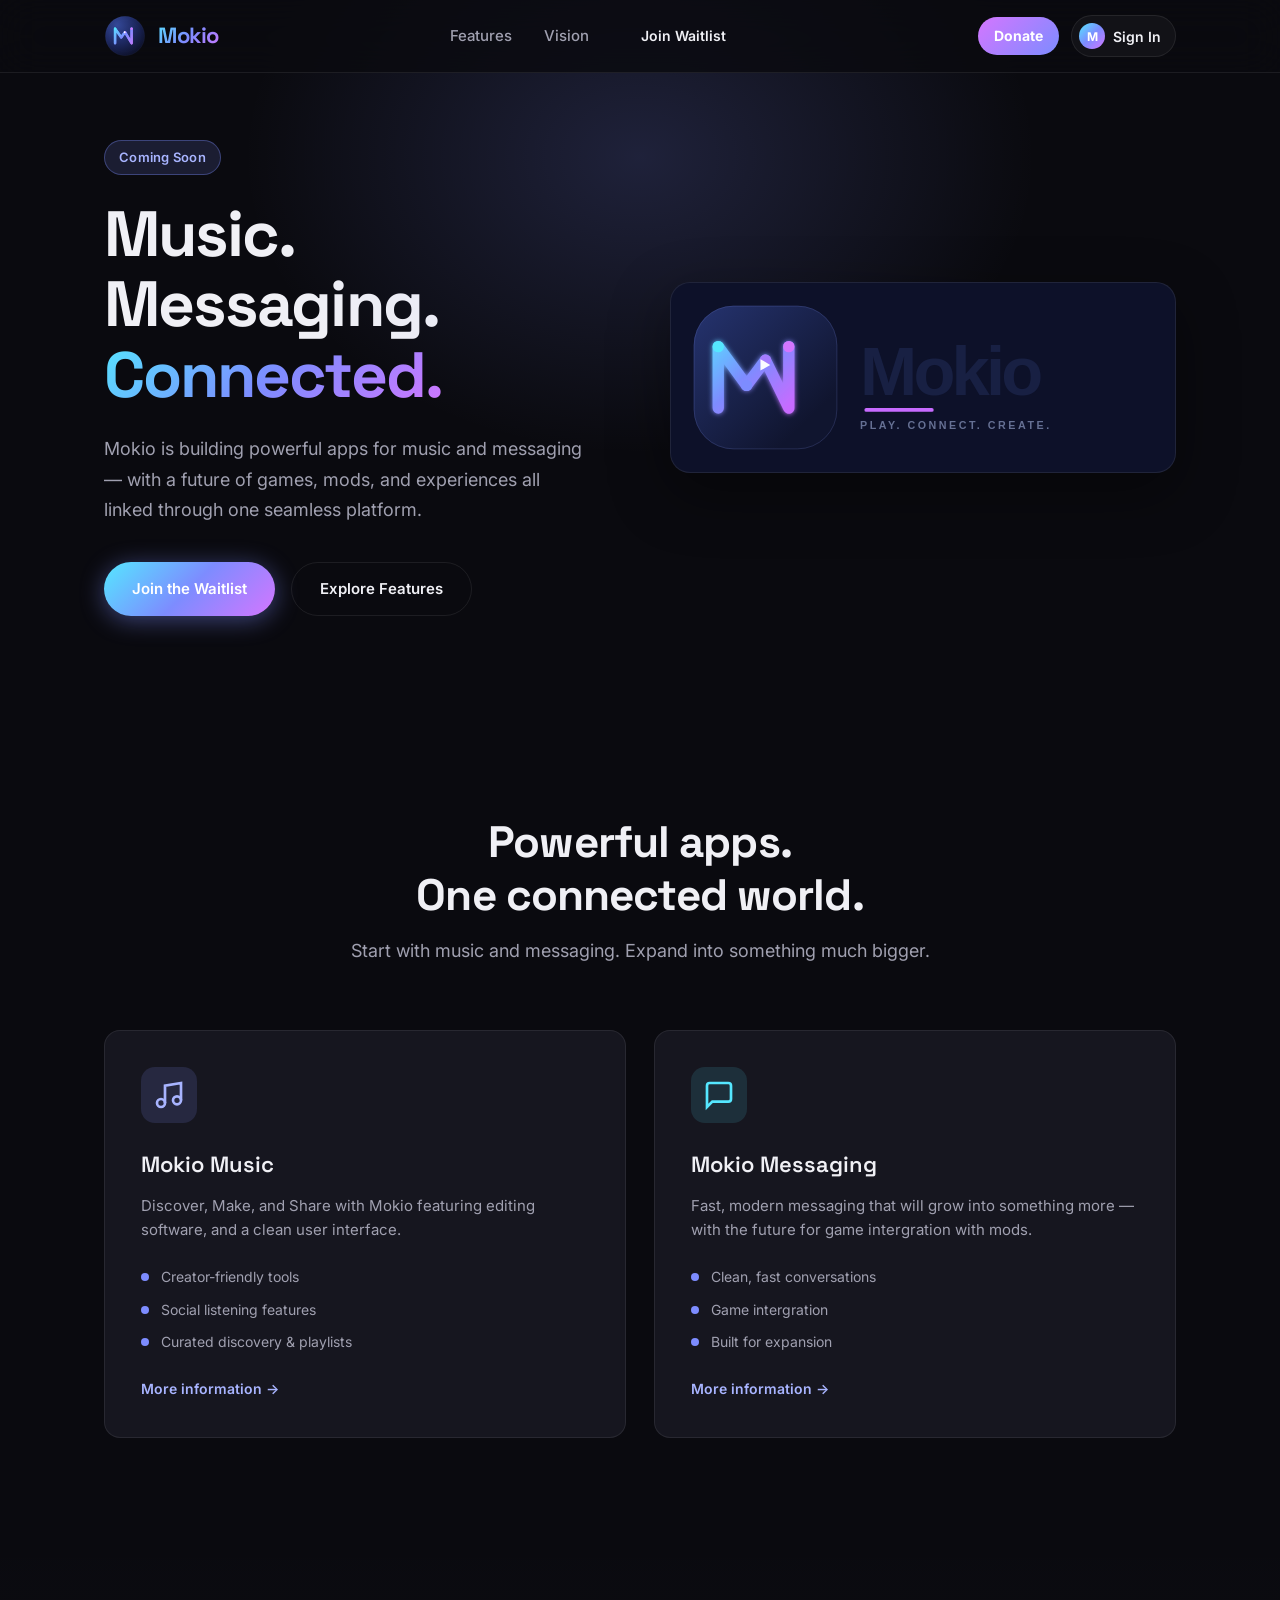
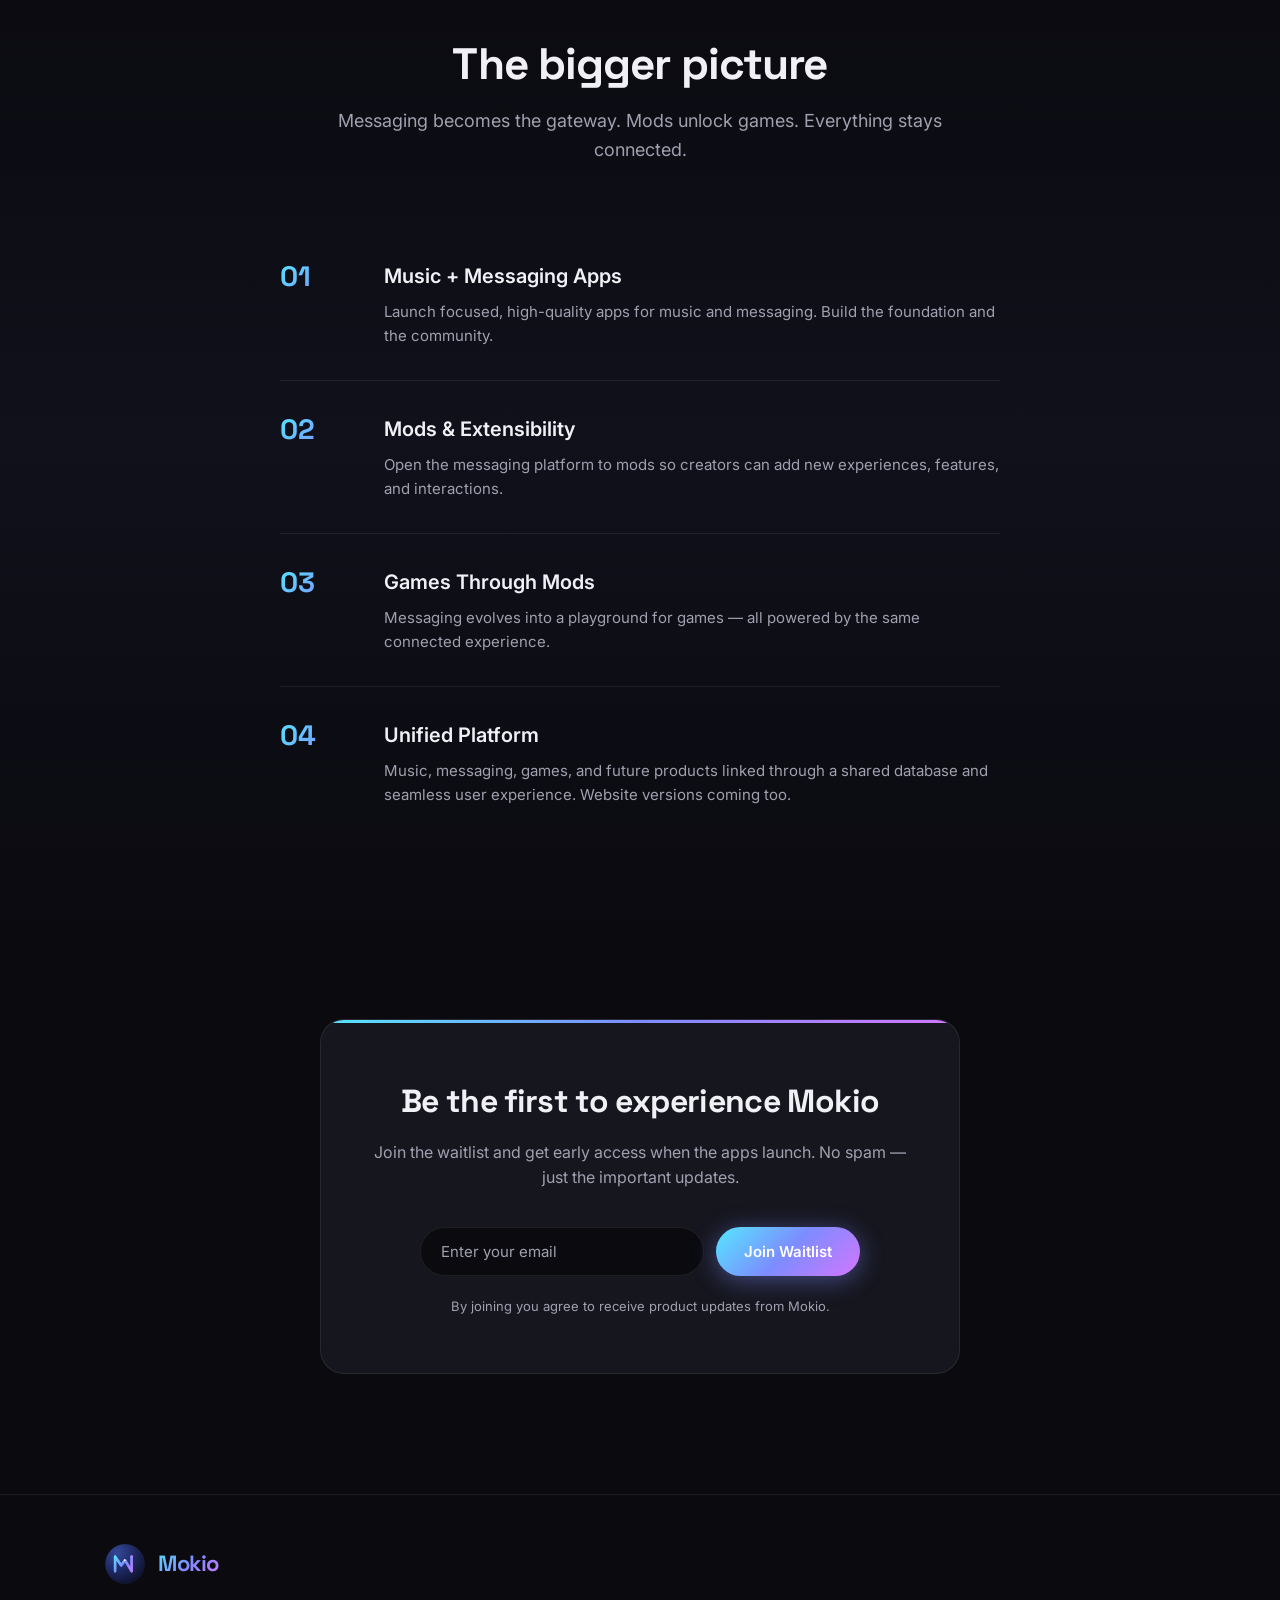
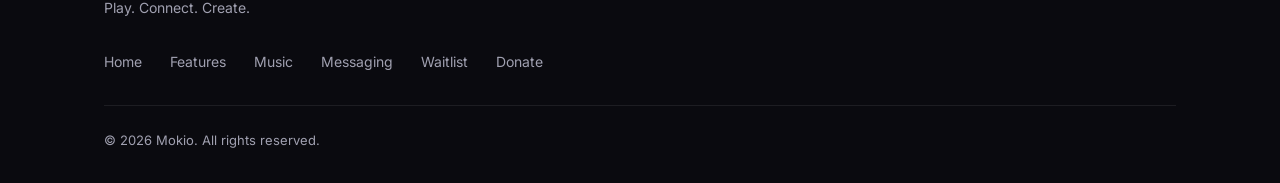
==== index.html @ c9a555f7 "Add files via upload" ====
<!DOCTYPE html>
<html lang="en">
<head>
  <meta charset="UTF-8">
  <meta name="viewport" content="width=device-width, initial-scale=1.0">
  <title>Mokio — Music, Messaging & More</title>
  <meta name="description" content="Mokio is building the next generation of music and messaging apps, evolving into games through mods — all connected through one unified experience.">
  <link rel="icon" href="images/logo.svg" type="image/svg+xml">
  <link rel="preconnect" href="https://fonts.googleapis.com">
  <link rel="preconnect" href="https://fonts.gstatic.com" crossorigin>
  <link href="https://fonts.googleapis.com/css2?family=Inter:wght@400;500;600;700;800&family=Space+Grotesk:wght@500;600;700&display=swap" rel="stylesheet">
  <link rel="stylesheet" href="styles.css">
</head>
<body>
  <!-- Navigation -->
  <header class="nav">
    <div class="container nav-inner">
      <a href="#" class="logo">
        <img src="images/logo.svg" alt="Mokio" class="logo-img">
        <span class="logo-text">Mokio</span>
      </a>
      <nav class="nav-links">
        <a href="#features">Features</a>
        <a href="#vision">Vision</a>
        <a href="#waitlist" class="btn btn-small">Join Waitlist</a>
      </nav>
      <div class="nav-right">
        <a href="https://www.paypal.com/donate/?hosted_button_id=9AZPTK7UAUQBL" class="donate-btn" target="_blank" rel="noopener">Donate</a>
        <button type="button" class="account-btn" id="accountBtn">
          <span class="account-btn-icon">M</span>
          <span id="accountBtnText">Sign In</span>
        </button>
        <button class="mobile-menu-btn" aria-label="Toggle menu">
          <span></span><span></span><span></span>
        </button>
        <a href="pages/portal.html" class="dev-tab" id="staffNavLink" hidden>Portal</a>
      </div>
    </div>
  </header>

  <!-- Hero -->
  <section class="hero">
    <div class="container hero-inner">
      <div class="hero-content">
        <div class="badge">Coming Soon</div>
        <h1>Music. Messaging.<br><span class="gradient-text">Connected.</span></h1>
        <p class="hero-subtitle">
          Mokio is building powerful apps for music and messaging — with a future of games, mods, and experiences all linked through one seamless platform.
        </p>
        <div class="hero-actions">
          <a href="#waitlist" class="btn btn-primary">Join the Waitlist</a>
          <a href="#features" class="btn btn-secondary">Explore Features</a>
        </div>
      </div>
      <div class="hero-visual">
        <div class="banner-wrapper">
          <img src="images/banner.svg" alt="Mokio — Play. Connect. Create." class="hero-banner">
        </div>
      </div>
    </div>
  </section>

  <!-- Features -->
  <section id="features" class="features">
    <div class="container">
      <div class="section-header">
        <h2>Powerful apps.<br>One connected world.</h2>
        <p>Start with music and messaging. Expand into something much bigger.</p>
      </div>

      <div class="features-grid">
        <!-- Music App -->
        <div class="feature-card">
          <div class="feature-icon music">
            <svg width="32" height="32" viewBox="0 0 24 24" fill="none" stroke="currentColor" stroke-width="2">
              <path d="M9 18V5l12-2v13"/>
              <circle cx="6" cy="18" r="3"/>
              <circle cx="18" cy="16" r="3"/>
            </svg>
          </div>
          <h3>Mokio Music</h3>
          <p>
            Discover, Make, and Share with Mokio featuring editing software, and a clean user interface.
          </p>
          <ul class="feature-list">
            <li>Creator-friendly tools</li>
            <li>Social listening features</li>
            <li>Curated discovery & playlists</li>
          </ul>
          <a href="pages/music.html" class="feature-link">More information →</a>
        </div>

        <!-- Messaging App -->
        <div class="feature-card">
          <div class="feature-icon messaging">
            <svg width="32" height="32" viewBox="0 0 24 24" fill="none" stroke="currentColor" stroke-width="2">
              <path d="M21 15a2 2 0 0 1-2 2H7l-4 4V5a2 2 0 0 1 2-2h14a2 2 0 0 1 2 2z"/>
            </svg>
          </div>
          <h3>Mokio Messaging</h3>
          <p>
            Fast, modern messaging that will grow into something more — with the future for game intergration with mods.
          </p>
          <ul class="feature-list">
            <li>Clean, fast conversations</li>
            <li>Game intergration</li>
            <li>Built for expansion</li>
          </ul>
          <a href="pages/messaging.html" class="feature-link">More information →</a>
        </div>
      </div>
    </div>
  </section>

  <!-- Vision / Roadmap -->
  <section id="vision" class="vision">
    <div class="container">
      <div class="section-header">
        <h2>The bigger picture</h2>
        <p>Messaging becomes the gateway. Mods unlock games. Everything stays connected.</p>
      </div>

      <div class="vision-timeline">
        <div class="vision-step">
          <div class="step-number">01</div>
          <div class="step-content">
            <h3>Music + Messaging Apps</h3>
            <p>Launch focused, high-quality apps for music and messaging. Build the foundation and the community.</p>
          </div>
        </div>
        <div class="vision-step">
          <div class="step-number">02</div>
          <div class="step-content">
            <h3>Mods & Extensibility</h3>
            <p>Open the messaging platform to mods so creators can add new experiences, features, and interactions.</p>
          </div>
        </div>
        <div class="vision-step">
          <div class="step-number">03</div>
          <div class="step-content">
            <h3>Games Through Mods</h3>
            <p>Messaging evolves into a playground for games — all powered by the same connected experience.</p>
          </div>
        </div>
        <div class="vision-step">
          <div class="step-number">04</div>
          <div class="step-content">
            <h3>Unified Platform</h3>
            <p>Music, messaging, games, and future products linked through a shared database and seamless user experience. Website versions coming too.</p>
          </div>
        </div>
      </div>
    </div>
  </section>

  <!-- Waitlist -->
  <section id="waitlist" class="waitlist">
    <div class="container">
      <div class="waitlist-card">
        <h2>Be the first to experience Mokio</h2>
        <p>Join the waitlist and get early access when the apps launch. No spam — just the important updates.</p>
        
        <form class="waitlist-form" id="waitlistForm">
          <div class="form-row">
            <input type="email" name="email" placeholder="Enter your email" required>
            <button type="submit" class="btn btn-primary">Join Waitlist</button>
          </div>

          <!-- Cloudflare Turnstile (bot protection) -->
          <div class="cf-turnstile"
               data-sitekey="0x4AAAAAAE5eXBkqopfLhojt"
               data-theme="dark"
               data-callback="onTurnstileSuccess"
               style="margin: 20px auto 0; display: flex; justify-content: center;">
          </div>

          <p class="form-note">By joining you agree to receive product updates from Mokio.</p>
        </form>

        <div class="success-message" id="successMessage" hidden>
          <div class="success-icon">✓</div>
          <h3>You're on the list!</h3>
          <p>We'll be in touch when Mokio is ready.</p>
        </div>
      </div>
    </div>
  </section>

  <!-- Account / Sign in menu -->
  <div class="modal" id="authModal" hidden>
    <div class="modal-card auth-card">
      <button type="button" class="modal-close" id="authClose" aria-label="Close">×</button>

      <div id="authGuest">
        <div class="auth-brand">
          <img src="images/logo.svg" alt="" class="auth-logo">
          <h2 id="authTitle">Welcome back</h2>
          <p class="auth-sub" id="authSub">Sign in to your Mokio account.</p>
        </div>

        <div class="auth-tabs">
          <button type="button" class="auth-tab active" data-mode="signin">Sign in</button>
          <button type="button" class="auth-tab" data-mode="signup">Create account</button>
        </div>

        <form id="authForm">
          <label>
            Email
            <input type="email" name="email" placeholder="you@email.com" required>
          </label>
          <label>
            Password
            <input type="password" name="password" placeholder="••••••••" minlength="6" required>
          </label>
          <button type="submit" class="btn btn-primary auth-submit" id="authSubmit">Sign In</button>
        </form>
        <p class="form-note auth-note" id="authNote"></p>
      </div>

      <div id="authSignedIn" hidden>
        <div class="auth-brand">
          <div class="auth-avatar" id="authAvatar">M</div>
          <h2>Account</h2>
          <p class="auth-sub" id="authUserEmail"></p>
          <span class="role-badge" id="authUserRole">member</span>
        </div>
        <button type="button" class="text-link" id="authSignOutLink">Sign out of this device</button>
      </div>
    </div>
  </div>

  <!-- Footer -->
  <footer class="footer">
    <div class="container footer-inner">
      <div class="footer-brand">
        <a href="index.html" class="logo">
          <img src="images/logo.svg" alt="Mokio" class="logo-img">
          <span class="logo-text">Mokio</span>
        </a>
        <p>Play. Connect. Create.</p>
      </div>
      <div class="footer-links">
        <a href="index.html">Home</a>
        <a href="#features">Features</a>
        <a href="pages/music.html">Music</a>
        <a href="pages/messaging.html">Messaging</a>
        <a href="#waitlist">Waitlist</a>
        <a href="https://www.paypal.com/donate/?hosted_button_id=9AZPTK7UAUQBL" target="_blank" rel="noopener">Donate</a>
      </div>
      <div class="footer-bottom">
        <p>© 2026 Mokio. All rights reserved.</p>
      </div>
    </div>
  </footer>

  <script src="https://challenges.cloudflare.com/turnstile/v0/api.js" async defer></script>
  <script src="script.js"></script>
</body>
</html>
---- styles.css ----
/* ===== Base & Reset ===== */
*, *::before, *::after {
  box-sizing: border-box;
  margin: 0;
  padding: 0;
}

:root {
  --bg: #0a0a0f;
  --bg-elevated: #12121a;
  --bg-card: #16161f;
  --text: #f0f0f5;
  --text-muted: #a0a0b0;
  --accent: #7d8cff;
  --accent-2: #55e7ff;
  --accent-gradient: linear-gradient(135deg, #55e7ff 0%, #7d8cff 50%, #d476ff 100%);
  --border: rgba(255, 255, 255, 0.08);
  --radius: 16px;
  --radius-sm: 10px;
  --shadow: 0 20px 60px rgba(0, 0, 0, 0.4);
  --font: 'Inter', system-ui, -apple-system, sans-serif;
  --font-display: 'Space Grotesk', 'Inter', sans-serif;
}

html {
  scroll-behavior: smooth;
}

body {
  font-family: var(--font);
  background: var(--bg);
  color: var(--text);
  line-height: 1.6;
  -webkit-font-smoothing: antialiased;
}

img {
  max-width: 100%;
  display: block;
}

a {
  color: inherit;
  text-decoration: none;
}

ul {
  list-style: none;
}

.container {
  width: 100%;
  max-width: 1120px;
  margin: 0 auto;
  padding: 0 24px;
}

/* ===== Buttons ===== */
.btn {
  display: inline-flex;
  align-items: center;
  justify-content: center;
  gap: 8px;
  padding: 14px 28px;
  font-weight: 600;
  font-size: 15px;
  border-radius: 999px;
  border: none;
  cursor: pointer;
  transition: all 0.2s ease;
  font-family: inherit;
}

.btn-primary {
  background: var(--accent-gradient);
  color: #fff;
  box-shadow: 0 4px 24px rgba(125, 140, 255, 0.45);
}

.btn-primary:hover {
  transform: translateY(-2px);
  box-shadow: 0 8px 32px rgba(125, 140, 255, 0.55);
}

.btn-secondary {
  background: transparent;
  color: var(--text);
  border: 1px solid var(--border);
}

.btn-secondary:hover {
  background: rgba(255, 255, 255, 0.05);
  border-color: rgba(255, 255, 255, 0.15);
}

.btn-small {
  padding: 10px 20px;
  font-size: 14px;
}

/* ===== Navigation ===== */
.nav {
  position: fixed;
  top: 0;
  left: 0;
  right: 0;
  z-index: 100;
  background: rgba(10, 10, 15, 0.8);
  backdrop-filter: blur(20px);
  border-bottom: 1px solid var(--border);
}

.nav-inner {
  display: flex;
  align-items: center;
  justify-content: space-between;
  height: 72px;
}

.logo {
  display: flex;
  align-items: center;
  gap: 12px;
  font-family: var(--font-display);
  font-weight: 700;
  font-size: 22px;
  letter-spacing: -0.02em;
}

.logo-img {
  width: 42px;
  height: 42px;
  border-radius: 11px;
  display: block;
  flex-shrink: 0;
  object-fit: contain;
}

.logo-text {
  background: linear-gradient(135deg, #55e7ff 0%, #7d8cff 50%, #d476ff 100%);
  -webkit-background-clip: text;
  -webkit-text-fill-color: transparent;
  background-clip: text;
  font-weight: 700;
}

.nav-links {
  display: flex;
  align-items: center;
  gap: 32px;
}

.nav-links a:not(.btn) {
  font-size: 15px;
  font-weight: 500;
  color: var(--text-muted);
  transition: color 0.2s;
}

.nav-links a:not(.btn):hover {
  color: var(--text);
}

.mobile-menu-btn {
  display: none;
  flex-direction: column;
  gap: 5px;
  background: none;
  border: none;
  cursor: pointer;
  padding: 8px;
}

.mobile-menu-btn span {
  display: block;
  width: 22px;
  height: 2px;
  background: var(--text);
  border-radius: 2px;
}

/* ===== Hero ===== */
.hero {
  padding: 140px 0 100px;
  position: relative;
  overflow: hidden;
}

.hero::before {
  content: '';
  position: absolute;
  top: -20%;
  left: 50%;
  transform: translateX(-50%);
  width: 800px;
  height: 600px;
  background: radial-gradient(ellipse, rgba(125, 140, 255, 0.18) 0%, transparent 70%);
  pointer-events: none;
}

.hero-inner {
  display: grid;
  grid-template-columns: 1fr 1fr;
  gap: 60px;
  align-items: center;
}

.badge {
  display: inline-block;
  padding: 6px 14px;
  background: rgba(125, 140, 255, 0.15);
  border: 1px solid rgba(125, 140, 255, 0.35);
  border-radius: 999px;
  font-size: 13px;
  font-weight: 600;
  color: #a8b4ff;
  margin-bottom: 24px;
  letter-spacing: 0.02em;
}

.hero h1 {
  font-family: var(--font-display);
  font-size: clamp(40px, 5.5vw, 64px);
  font-weight: 700;
  line-height: 1.1;
  letter-spacing: -0.03em;
  margin-bottom: 24px;
}

.gradient-text {
  background: var(--accent-gradient);
  -webkit-background-clip: text;
  -webkit-text-fill-color: transparent;
  background-clip: text;
}

.hero-subtitle {
  font-size: 18px;
  color: var(--text-muted);
  max-width: 480px;
  margin-bottom: 36px;
  line-height: 1.7;
}

.hero-actions {
  display: flex;
  flex-wrap: wrap;
  gap: 16px;
}

/* Banner / Hero Visual */
.banner-wrapper {
  position: relative;
  border-radius: 20px;
  overflow: hidden;
  box-shadow: var(--shadow);
  border: 1px solid var(--border);
  background: #0d1129;
}

.hero-banner {
  width: 100%;
  height: auto;
  display: block;
  border-radius: 20px;
}

/* ===== Features ===== */
.features {
  padding: 100px 0;
}

.section-header {
  text-align: center;
  max-width: 640px;
  margin: 0 auto 64px;
}

.section-header h2 {
  font-family: var(--font-display);
  font-size: clamp(32px, 4vw, 44px);
  font-weight: 700;
  letter-spacing: -0.02em;
  line-height: 1.2;
  margin-bottom: 16px;
}

.section-header p {
  font-size: 18px;
  color: var(--text-muted);
}

.features-grid {
  display: grid;
  grid-template-columns: 1fr 1fr;
  gap: 28px;
}

.feature-card {
  background: var(--bg-card);
  border: 1px solid var(--border);
  border-radius: var(--radius);
  padding: 36px;
  transition: border-color 0.2s, transform 0.2s;
}

.feature-card:hover {
  border-color: rgba(125, 140, 255, 0.35);
  transform: translateY(-4px);
}

.feature-icon {
  width: 56px;
  height: 56px;
  border-radius: 14px;
  display: flex;
  align-items: center;
  justify-content: center;
  margin-bottom: 24px;
}

.feature-icon.music {
  background: rgba(125, 140, 255, 0.15);
  color: #a8b4ff;
}

.feature-icon.messaging {
  background: rgba(85, 231, 255, 0.12);
  color: #55e7ff;
}

.feature-card h3 {
  font-family: var(--font-display);
  font-size: 22px;
  font-weight: 600;
  margin-bottom: 12px;
}

.feature-card > p {
  color: var(--text-muted);
  margin-bottom: 24px;
  font-size: 15px;
}

.feature-list {
  display: flex;
  flex-direction: column;
  gap: 10px;
}

.feature-list li {
  font-size: 14px;
  color: var(--text-muted);
  padding-left: 20px;
  position: relative;
}

.feature-list li::before {
  content: '';
  position: absolute;
  left: 0;
  top: 7px;
  width: 8px;
  height: 8px;
  border-radius: 50%;
  background: var(--accent);
}

.feature-link {
  display: inline-flex;
  align-items: center;
  margin-top: 24px;
  font-size: 14px;
  font-weight: 600;
  color: #a8b4ff;
  transition: color 0.2s, gap 0.2s;
}

.feature-link:hover {
  color: #fff;
}

/* ===== Vision ===== */
.vision {
  padding: 100px 0;
  background: linear-gradient(180deg, transparent 0%, rgba(125, 140, 255, 0.05) 50%, transparent 100%);
}

.vision-timeline {
  display: flex;
  flex-direction: column;
  gap: 0;
  max-width: 720px;
  margin: 0 auto;
}

.vision-step {
  display: grid;
  grid-template-columns: 80px 1fr;
  gap: 24px;
  padding: 32px 0;
  border-bottom: 1px solid var(--border);
  position: relative;
}

.vision-step:last-child {
  border-bottom: none;
}

.step-number {
  font-family: var(--font-display);
  font-size: 28px;
  font-weight: 700;
  background: var(--accent-gradient);
  -webkit-background-clip: text;
  -webkit-text-fill-color: transparent;
  background-clip: text;
  line-height: 1.2;
}

.step-content h3 {
  font-size: 20px;
  font-weight: 600;
  margin-bottom: 8px;
}

.step-content p {
  color: var(--text-muted);
  font-size: 15px;
}

/* ===== Waitlist ===== */
.waitlist {
  padding: 80px 0 120px;
}

.waitlist-card {
  background: var(--bg-card);
  border: 1px solid var(--border);
  border-radius: 24px;
  padding: 56px 48px;
  text-align: center;
  max-width: 640px;
  margin: 0 auto;
  position: relative;
  overflow: hidden;
}

.waitlist-card::before {
  content: '';
  position: absolute;
  top: 0;
  left: 0;
  right: 0;
  height: 3px;
  background: var(--accent-gradient);
}

.waitlist-card h2 {
  font-family: var(--font-display);
  font-size: 32px;
  font-weight: 700;
  margin-bottom: 12px;
  letter-spacing: -0.02em;
}

.waitlist-card > p {
  color: var(--text-muted);
  margin-bottom: 36px;
  font-size: 16px;
}

.waitlist-form .form-row {
  display: flex;
  gap: 12px;
  max-width: 440px;
  margin: 0 auto 16px;
}

.waitlist-form input {
  flex: 1;
  padding: 14px 20px;
  background: var(--bg);
  border: 1px solid var(--border);
  border-radius: 999px;
  color: var(--text);
  font-size: 15px;
  font-family: inherit;
  outline: none;
  transition: border-color 0.2s;
}

.waitlist-form input:focus {
  border-color: var(--accent);
}

.waitlist-form input::placeholder {
  color: var(--text-muted);
}

.form-note {
  font-size: 13px;
  color: var(--text-muted);
}

.success-message {
  padding: 20px 0;
}

.success-icon {
  width: 56px;
  height: 56px;
  background: rgba(34, 197, 94, 0.15);
  color: #22c55e;
  border-radius: 50%;
  display: flex;
  align-items: center;
  justify-content: center;
  font-size: 28px;
  font-weight: 700;
  margin: 0 auto 20px;
}

.success-message h3 {
  font-size: 22px;
  margin-bottom: 8px;
}

.success-message p {
  color: var(--text-muted);
}

/* ===== Footer ===== */
.footer {
  border-top: 1px solid var(--border);
  padding: 48px 0 32px;
}

.footer-inner {
  display: flex;
  flex-direction: column;
  gap: 32px;
}

.footer-brand p {
  color: var(--text-muted);
  font-size: 14px;
  margin-top: 12px;
}

.footer-links {
  display: flex;
  gap: 28px;
}

.footer-links a {
  font-size: 14px;
  color: var(--text-muted);
  transition: color 0.2s;
}

.footer-links a:hover {
  color: var(--text);
}

.footer-bottom {
  padding-top: 24px;
  border-top: 1px solid var(--border);
}

.footer-bottom p {
  font-size: 13px;
  color: var(--text-muted);
}

.footer-links {
  flex-wrap: wrap;
}

.extra-info {
  padding: 40px 0 100px;
}

.extra-info-inner {
  max-width: 720px;
  margin: 0 auto;
}

.extra-info h2 {
  font-family: var(--font-display);
  font-size: 28px;
  font-weight: 700;
  letter-spacing: -0.02em;
  margin-bottom: 20px;
}

.extra-info-copy {
  min-height: 280px;
}

.extra-info-copy p {
  color: var(--text-muted);
  font-size: 16px;
  line-height: 1.8;
  margin-bottom: 18px;
}

/* ===== Staff + Auth ===== */
.staff {
  padding: 80px 0 100px;
}

.staff-grid {
  display: grid;
  grid-template-columns: repeat(auto-fit, minmax(260px, 1fr));
  gap: 24px;
}

.staff-card {
  background: var(--bg-card);
  border: 1px solid var(--border);
  border-radius: var(--radius);
  padding: 28px;
  display: block;
  transition: border-color 0.2s, transform 0.2s;
}

a.staff-card:hover {
  border-color: rgba(125, 140, 255, 0.35);
  transform: translateY(-4px);
}

.role-badge {
  display: inline-block;
  font-size: 12px;
  font-weight: 700;
  letter-spacing: 0.04em;
  text-transform: uppercase;
  padding: 4px 10px;
  border-radius: 999px;
  margin-bottom: 14px;
  background: rgba(255,255,255,0.08);
  color: var(--text-muted);
}

.role-badge.owner { background: rgba(212, 118, 255, 0.18); color: #e0b3ff; }
.role-badge.dev { background: rgba(85, 231, 255, 0.15); color: #55e7ff; }
.role-badge.mod { background: rgba(125, 140, 255, 0.18); color: #a8b4ff; }
.role-badge.tester { background: rgba(34, 197, 94, 0.15); color: #86efac; }

.role-form {
  display: flex;
  flex-direction: column;
  gap: 10px;
  margin-top: 16px;
}

.role-form input,
.role-form select,
#authForm input {
  padding: 12px 14px;
  background: var(--bg);
  border: 1px solid var(--border);
  border-radius: 10px;
  color: var(--text);
  font-family: inherit;
}

.waitlist-results {
  margin-top: 16px;
  font-size: 14px;
  color: var(--text-muted);
  max-height: 220px;
  overflow: auto;
}

.modal {
  position: fixed;
  inset: 0;
  background: rgba(0,0,0,0.65);
  display: flex;
  align-items: center;
  justify-content: center;
  z-index: 200;
  padding: 24px;
}

.modal[hidden] {
  display: none;
}

.modal-card {
  background: var(--bg-card);
  border: 1px solid var(--border);
  border-radius: 20px;
  padding: 32px;
  width: 100%;
  max-width: 420px;
  position: relative;
}

.modal-close {
  position: absolute;
  top: 12px;
  right: 16px;
  background: none;
  border: none;
  color: var(--text);
  font-size: 28px;
  cursor: pointer;
}

#authForm {
  display: flex;
  flex-direction: column;
  gap: 12px;
  margin: 20px 0 12px;
}

.text-link {
  background: none;
  border: none;
  color: #55e7ff;
  cursor: pointer;
  font-size: 14px;
}

/* ===== Responsive ===== */
@media (max-width: 900px) {
  .hero-inner {
    grid-template-columns: 1fr;
    gap: 48px;
  }

  .hero-visual {
    order: -1;
  }

  .features-grid {
    grid-template-columns: 1fr;
  }
}

@media (max-width: 640px) {
  .nav-links {
    display: none;
  }

  .mobile-menu-btn {
    display: flex;
  }

  .hero {
    padding: 120px 0 70px;
  }

  .hero-actions {
    flex-direction: column;
  }

  .hero-actions .btn {
    width: 100%;
  }

  .waitlist-card {
    padding: 40px 24px;
  }

  .waitlist-form .form-row {
    flex-direction: column;
  }

  .vision-step {
    grid-template-columns: 60px 1fr;
    gap: 16px;
  }

  .step-number {
    font-size: 22px;
  }
}

/* Mobile nav open state (controlled by JS) */
.nav-links.open {
  display: flex;
  position: absolute;
  top: 72px;
  left: 0;
  right: 0;
  flex-direction: column;
  background: var(--bg-elevated);
  padding: 24px;
  border-bottom: 1px solid var(--border);
  gap: 16px;
}

.accounts-wrap {
  overflow-x: auto;
  margin-top: 16px;
}

.accounts-table {
  width: 100%;
  border-collapse: collapse;
  font-size: 14px;
}

.accounts-table th,
.accounts-table td {
  text-align: left;
  padding: 10px 8px;
  border-bottom: 1px solid var(--border);
}

.role-select {
  background: var(--bg);
  color: var(--text);
  border: 1px solid var(--border);
  border-radius: 8px;
  padding: 6px 8px;
}

.account-btn {
  display: inline-flex;
  align-items: center;
  gap: 8px;
  padding: 7px 14px 7px 7px;
  background: rgba(255,255,255,0.04);
  border: 1px solid var(--border);
  border-radius: 999px;
  color: var(--text);
  font-size: 14px;
  font-weight: 600;
  cursor: pointer;
  font-family: inherit;
  transition: border-color 0.2s, background 0.2s;
}

.account-btn:hover {
  border-color: rgba(125,140,255,0.45);
  background: rgba(125,140,255,0.08);
}

.account-btn-icon {
  width: 26px;
  height: 26px;
  border-radius: 50%;
  display: inline-flex;
  align-items: center;
  justify-content: center;
  background: var(--accent-gradient);
  color: #fff;
  font-size: 12px;
  font-weight: 700;
}

.auth-card {
  padding: 36px 32px 28px;
}

.auth-brand {
  text-align: center;
  margin-bottom: 22px;
}

.auth-logo,
.auth-avatar {
  width: 56px;
  height: 56px;
  border-radius: 16px;
  margin: 0 auto 14px;
  display: block;
}

.auth-avatar {
  display: flex;
  align-items: center;
  justify-content: center;
  background: var(--accent-gradient);
  color: #fff;
  font-weight: 700;
  font-size: 22px;
}

.auth-brand h2 {
  font-family: var(--font-display);
  font-size: 26px;
  margin-bottom: 6px;
}

.auth-sub {
  color: var(--text-muted);
  font-size: 14px;
}

.auth-tabs {
  display: grid;
  grid-template-columns: 1fr 1fr;
  gap: 6px;
  background: var(--bg);
  border: 1px solid var(--border);
  border-radius: 12px;
  padding: 4px;
  margin-bottom: 20px;
}

.auth-tab {
  border: none;
  background: transparent;
  color: var(--text-muted);
  padding: 10px 8px;
  border-radius: 9px;
  cursor: pointer;
  font-weight: 600;
  font-family: inherit;
}

.auth-tab.active {
  background: var(--bg-card);
  color: var(--text);
  box-shadow: 0 4px 16px rgba(0,0,0,0.25);
}

#authForm label {
  display: flex;
  flex-direction: column;
  gap: 6px;
  font-size: 13px;
  font-weight: 600;
  color: var(--text-muted);
}

#authForm input {
  font-weight: 400;
  font-size: 15px;
}

.auth-submit {
  width: 100%;
  margin-top: 6px;
}

.auth-note {
  min-height: 18px;
  text-align: center;
  margin-top: 10px;
}

#authSignedIn {
  text-align: center;
}

#authSignedIn .role-badge {
  margin-top: 10px;
}

#authSignOutLink {
  margin-top: 22px;
  color: var(--text-muted);
}


.dev-tab {
  font-weight: 700;
  color: #55e7ff;
  padding: 8px 14px;
  border: 1px solid rgba(85, 231, 255, 0.35);
  border-radius: 999px;
  letter-spacing: 0.02em;
}

.dev-tab:hover {
  color: #fff;
  background: rgba(85, 231, 255, 0.12);
}


.nav-right {
  display: flex;
  align-items: center;
  gap: 12px;
}


.donate-btn {
  font-weight: 700;
  font-size: 14px;
  color: #fff;
  padding: 8px 16px;
  border-radius: 999px;
  background: linear-gradient(135deg, #d476ff, #7d8cff);
  border: none;
}
.donate-btn:hover { opacity: 0.92; }
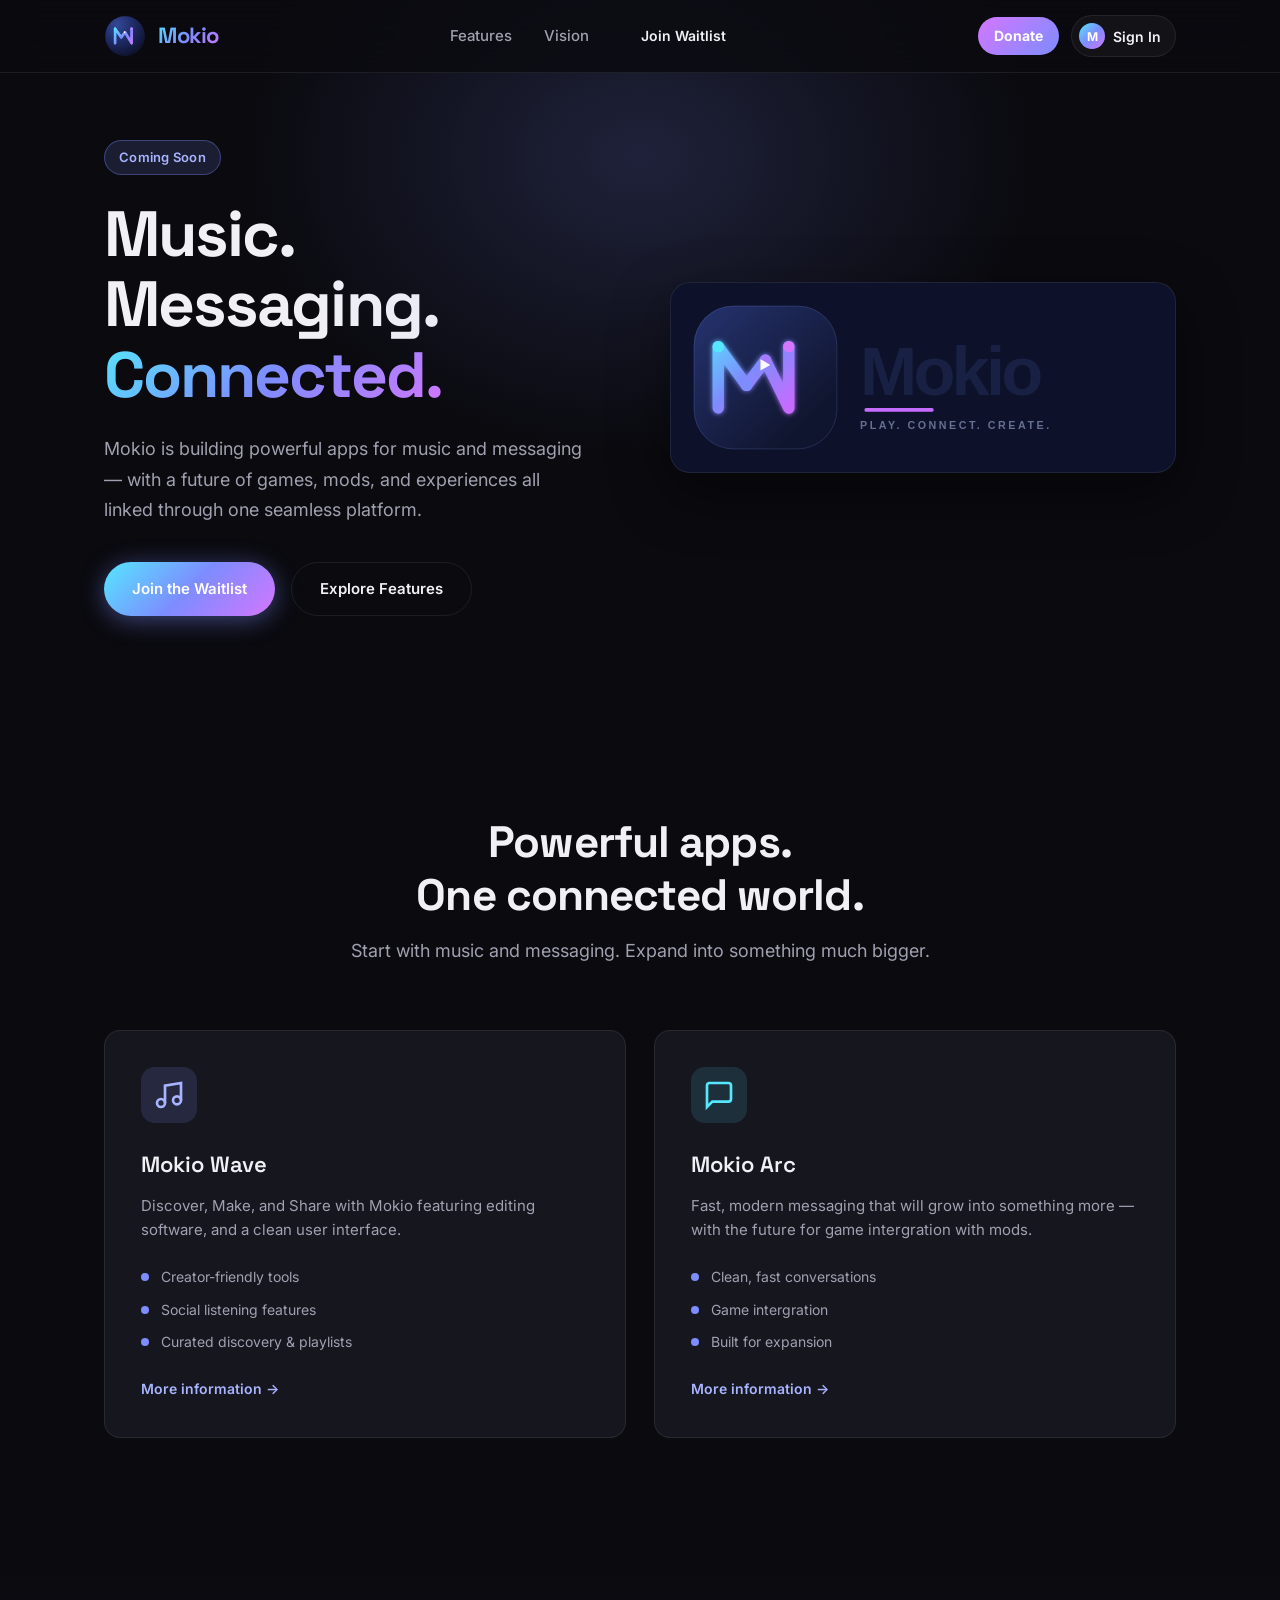
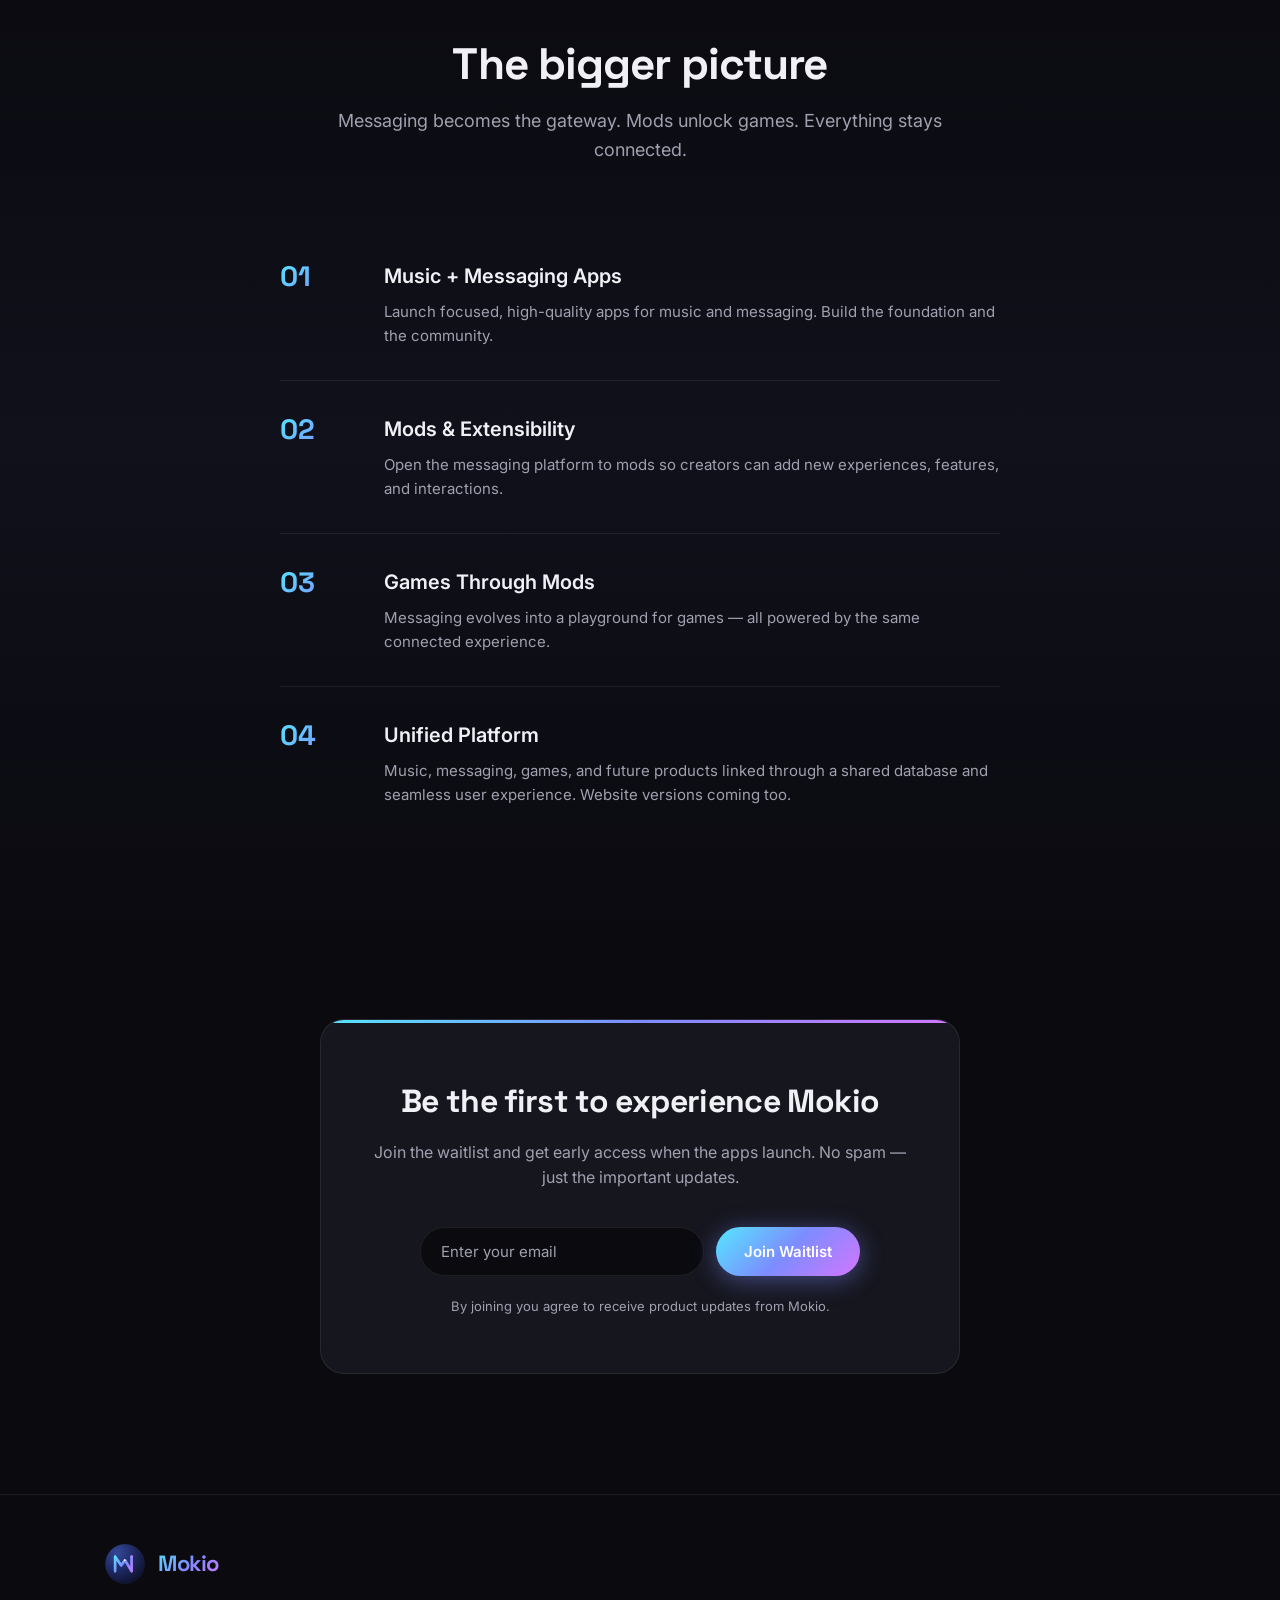
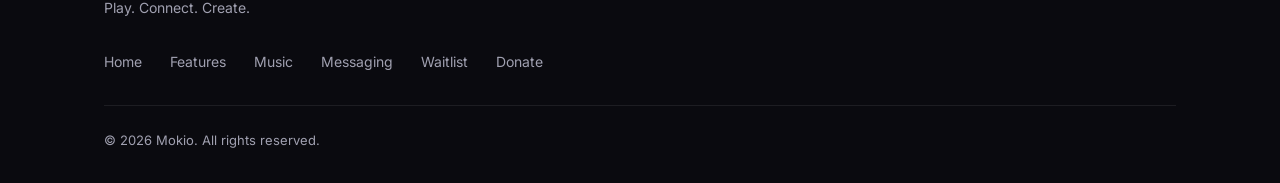
==== commit 4564db45: "Add files via upload" ====
--- a/index.html
+++ b/index.html
@@ -78,7 +78,7 @@
               <circle cx="18" cy="16" r="3"/>
             </svg>
           </div>
-          <h3>Mokio Music</h3>
+          <h3>Mokio Wave</h3>
           <p>
             Discover, Make, and Share with Mokio featuring editing software, and a clean user interface.
           </p>
@@ -97,7 +97,7 @@
               <path d="M21 15a2 2 0 0 1-2 2H7l-4 4V5a2 2 0 0 1 2-2h14a2 2 0 0 1 2 2z"/>
             </svg>
           </div>
-          <h3>Mokio Messaging</h3>
+          <h3>Mokio Arc</h3>
           <p>
             Fast, modern messaging that will grow into something more — with the future for game intergration with mods.
           </p>
@@ -204,12 +204,16 @@
         </div>
 
         <form id="authForm">
+          <label id="usernameField" hidden>
+            <span class="field-label">Username</span>
+            <input type="text" name="username" placeholder="mokio" minlength="3" maxlength="20" pattern="[A-Za-z0-9._-]{3,20}">
+          </label>
+          <label id="loginIdField">
+            <span class="field-label">Email or username</span>
+            <input type="text" name="email" placeholder="email or username" required>
+          </label>
           <label>
-            Email
-            <input type="email" name="email" placeholder="you@email.com" required>
-          </label>
-          <label>
-            Password
+            <span class="field-label">Password</span>
             <input type="password" name="password" placeholder="••••••••" minlength="6" required>
           </label>
           <button type="submit" class="btn btn-primary auth-submit" id="authSubmit">Sign In</button>
@@ -220,11 +224,21 @@
       <div id="authSignedIn" hidden>
         <div class="auth-brand">
           <div class="auth-avatar" id="authAvatar">M</div>
-          <h2>Account</h2>
+          <h2 id="authUserName">Account</h2>
           <p class="auth-sub" id="authUserEmail"></p>
           <span class="role-badge" id="authUserRole">member</span>
         </div>
-        <button type="button" class="text-link" id="authSignOutLink">Sign out of this device</button>
+        <div class="account-panel">
+          <label class="account-field">
+            <span class="field-label">Username</span>
+            <div class="username-row">
+              <input type="text" id="usernameEdit" minlength="3" maxlength="20" pattern="[A-Za-z0-9._-]{3,20}" placeholder="username">
+              <button type="button" class="btn btn-small btn-primary" id="saveUsernameBtn">Save</button>
+            </div>
+          </label>
+          <p class="form-note" id="usernameNote"></p>
+          <button type="button" class="btn btn-secondary auth-signout" id="authSignOutLink">Sign out</button>
+        </div>
       </div>
     </div>
   </div>
--- a/styles.css
+++ b/styles.css
@@ -1,52 +1,102 @@
 /* ===== Base & Reset ===== */
+
 *, *::before, *::after {
+
   box-sizing: border-box;
+
   margin: 0;
+
   padding: 0;
-}
+
+}
+
+
 
 :root {
+
   --bg: #0a0a0f;
+
   --bg-elevated: #12121a;
+
   --bg-card: #16161f;
+
   --text: #f0f0f5;
+
   --text-muted: #a0a0b0;
+
   --accent: #7d8cff;
+
   --accent-2: #55e7ff;
+
   --accent-gradient: linear-gradient(135deg, #55e7ff 0%, #7d8cff 50%, #d476ff 100%);
+
   --border: rgba(255, 255, 255, 0.08);
+
   --radius: 16px;
+
   --radius-sm: 10px;
+
   --shadow: 0 20px 60px rgba(0, 0, 0, 0.4);
+
   --font: 'Inter', system-ui, -apple-system, sans-serif;
+
   --font-display: 'Space Grotesk', 'Inter', sans-serif;
-}
+
+}
+
+
 
 html {
+
   scroll-behavior: smooth;
-}
+
+}
+
+
 
 body {
+
   font-family: var(--font);
+
   background: var(--bg);
+
   color: var(--text);
+
   line-height: 1.6;
+
   -webkit-font-smoothing: antialiased;
-}
+
+}
+
+
 
 img {
+
   max-width: 100%;
+
   display: block;
-}
+
+}
+
+
 
 a {
+
   color: inherit;
+
   text-decoration: none;
-}
+
+}
+
+
 
 ul {
+
   list-style: none;
-}
+
+}
+
+
 
 .container {
   width: 100%;
@@ -55,246 +105,489 @@
   padding: 0 24px;
 }
 
+
+
 /* ===== Buttons ===== */
+
 .btn {
+
   display: inline-flex;
+
   align-items: center;
+
   justify-content: center;
+
   gap: 8px;
+
   padding: 14px 28px;
+
   font-weight: 600;
+
   font-size: 15px;
+
   border-radius: 999px;
+
   border: none;
+
   cursor: pointer;
+
   transition: all 0.2s ease;
+
   font-family: inherit;
-}
+
+}
+
+
 
 .btn-primary {
+
   background: var(--accent-gradient);
+
   color: #fff;
+
   box-shadow: 0 4px 24px rgba(125, 140, 255, 0.45);
-}
+
+}
+
+
 
 .btn-primary:hover {
+
   transform: translateY(-2px);
+
   box-shadow: 0 8px 32px rgba(125, 140, 255, 0.55);
-}
+
+}
+
+
 
 .btn-secondary {
+
   background: transparent;
+
   color: var(--text);
+
   border: 1px solid var(--border);
-}
+
+}
+
+
 
 .btn-secondary:hover {
+
   background: rgba(255, 255, 255, 0.05);
+
   border-color: rgba(255, 255, 255, 0.15);
-}
+
+}
+
+
 
 .btn-small {
+
   padding: 10px 20px;
+
   font-size: 14px;
-}
+
+}
+
+
 
 /* ===== Navigation ===== */
+
 .nav {
+
   position: fixed;
+
   top: 0;
+
   left: 0;
+
   right: 0;
+
   z-index: 100;
+
   background: rgba(10, 10, 15, 0.8);
+
   backdrop-filter: blur(20px);
+
   border-bottom: 1px solid var(--border);
-}
+
+}
+
+
 
 .nav-inner {
-  display: flex;
+
+  display: flex;
+
   align-items: center;
+
   justify-content: space-between;
+
   height: 72px;
-}
+
+}
+
+
 
 .logo {
-  display: flex;
+
+  display: flex;
+
   align-items: center;
+
   gap: 12px;
+
   font-family: var(--font-display);
+
   font-weight: 700;
+
   font-size: 22px;
+
   letter-spacing: -0.02em;
-}
+
+}
+
+
 
 .logo-img {
+
   width: 42px;
+
   height: 42px;
+
   border-radius: 11px;
+
   display: block;
+
   flex-shrink: 0;
+
   object-fit: contain;
-}
+
+}
+
+
 
 .logo-text {
+
   background: linear-gradient(135deg, #55e7ff 0%, #7d8cff 50%, #d476ff 100%);
+
   -webkit-background-clip: text;
+
   -webkit-text-fill-color: transparent;
+
   background-clip: text;
+
   font-weight: 700;
-}
+
+}
+
+
 
 .nav-links {
-  display: flex;
+
+  display: flex;
+
   align-items: center;
+
   gap: 32px;
-}
+
+}
+
+
 
 .nav-links a:not(.btn) {
+
   font-size: 15px;
+
   font-weight: 500;
-  color: var(--text-muted);
+
+  color: var(--text-muted);
+
   transition: color 0.2s;
-}
+
+}
+
+
 
 .nav-links a:not(.btn):hover {
+
   color: var(--text);
-}
+
+}
+
+
 
 .mobile-menu-btn {
+
   display: none;
+
   flex-direction: column;
+
   gap: 5px;
+
   background: none;
+
   border: none;
+
   cursor: pointer;
+
   padding: 8px;
-}
+
+}
+
+
 
 .mobile-menu-btn span {
+
   display: block;
+
   width: 22px;
+
   height: 2px;
+
   background: var(--text);
+
   border-radius: 2px;
-}
+
+}
+
+
 
 /* ===== Hero ===== */
+
 .hero {
+
   padding: 140px 0 100px;
+
   position: relative;
+
   overflow: hidden;
-}
+
+}
+
+
 
 .hero::before {
+
   content: '';
+
   position: absolute;
+
   top: -20%;
+
   left: 50%;
+
   transform: translateX(-50%);
+
   width: 800px;
+
   height: 600px;
+
   background: radial-gradient(ellipse, rgba(125, 140, 255, 0.18) 0%, transparent 70%);
+
   pointer-events: none;
-}
+
+}
+
+
 
 .hero-inner {
+
   display: grid;
+
   grid-template-columns: 1fr 1fr;
+
   gap: 60px;
+
   align-items: center;
-}
+
+}
+
+
 
 .badge {
+
   display: inline-block;
+
   padding: 6px 14px;
+
   background: rgba(125, 140, 255, 0.15);
+
   border: 1px solid rgba(125, 140, 255, 0.35);
+
   border-radius: 999px;
+
   font-size: 13px;
+
   font-weight: 600;
+
   color: #a8b4ff;
+
   margin-bottom: 24px;
+
   letter-spacing: 0.02em;
-}
+
+}
+
+
 
 .hero h1 {
+
   font-family: var(--font-display);
+
   font-size: clamp(40px, 5.5vw, 64px);
+
   font-weight: 700;
+
   line-height: 1.1;
+
   letter-spacing: -0.03em;
+
   margin-bottom: 24px;
-}
+
+}
+
+
 
 .gradient-text {
+
   background: var(--accent-gradient);
+
   -webkit-background-clip: text;
+
   -webkit-text-fill-color: transparent;
+
   background-clip: text;
-}
+
+}
+
+
 
 .hero-subtitle {
+
   font-size: 18px;
-  color: var(--text-muted);
+
+  color: var(--text-muted);
+
   max-width: 480px;
+
   margin-bottom: 36px;
+
   line-height: 1.7;
-}
+
+}
+
+
 
 .hero-actions {
-  display: flex;
+
+  display: flex;
+
   flex-wrap: wrap;
+
   gap: 16px;
-}
+
+}
+
+
 
 /* Banner / Hero Visual */
+
 .banner-wrapper {
+
   position: relative;
+
   border-radius: 20px;
+
   overflow: hidden;
+
   box-shadow: var(--shadow);
+
   border: 1px solid var(--border);
+
   background: #0d1129;
-}
+
+}
+
+
 
 .hero-banner {
+
   width: 100%;
+
   height: auto;
+
   display: block;
+
   border-radius: 20px;
-}
+
+}
+
+
 
 /* ===== Features ===== */
+
 .features {
+
   padding: 100px 0;
-}
+
+}
+
+
 
 .section-header {
+
   text-align: center;
+
   max-width: 640px;
+
   margin: 0 auto 64px;
-}
+
+}
+
+
 
 .section-header h2 {
+
   font-family: var(--font-display);
+
   font-size: clamp(32px, 4vw, 44px);
+
   font-weight: 700;
+
   letter-spacing: -0.02em;
+
   line-height: 1.2;
+
   margin-bottom: 16px;
-}
+
+}
+
+
 
 .section-header p {
+
   font-size: 18px;
-  color: var(--text-muted);
-}
+
+  color: var(--text-muted);
+
+}
+
+
 
 .features-grid {
+
   display: grid;
+
   grid-template-columns: 1fr 1fr;
+
   gap: 28px;
-}
+
+}
+
+
 
 .feature-card {
   background: var(--bg-card);
@@ -304,135 +597,424 @@
   transition: border-color 0.2s, transform 0.2s;
 }
 
+
+
 .feature-card:hover {
+
   border-color: rgba(125, 140, 255, 0.35);
+
   transform: translateY(-4px);
+
+}
+
+.feature-card-middle {
+  background: var(--bg-card);
+  border: 1px solid var(--border);
+  border-radius: var(--radius);
+  padding: 36px;
+  transition: border-color 0.2s, transform 0.2s;
+  margin: 0 275px;
 }
 
 .feature-icon {
+
   width: 56px;
+
   height: 56px;
+
   border-radius: 14px;
-  display: flex;
+
+  display: flex;
+
   align-items: center;
+
   justify-content: center;
+
   margin-bottom: 24px;
-}
+
+}
+
+
 
 .feature-icon.music {
+
   background: rgba(125, 140, 255, 0.15);
+
   color: #a8b4ff;
-}
+
+}
+
+
 
 .feature-icon.messaging {
+
   background: rgba(85, 231, 255, 0.12);
+
   color: #55e7ff;
-}
+
+}
+
+
 
 .feature-card h3 {
+
   font-family: var(--font-display);
+
   font-size: 22px;
+
   font-weight: 600;
+
   margin-bottom: 12px;
+
+}
+
+.feature-detail-page .features-grid {
+  position: relative;
+}
+
+.feature-detail-page .feature-card {
+  position: relative;
+  display: flex;
+  flex-direction: column;
+  justify-content: center;
+  min-width: 0;
+  padding: 24px 28px;
+  cursor: pointer;
+  transition: border-color 0.3s ease, transform 0.3s ease, box-shadow 0.3s ease;
+}
+
+.feature-detail-page .feature-card:hover,
+.feature-detail-page .feature-card:focus-within {
+  z-index: 20;
+  border-color: rgba(85, 231, 255, 0.35);
+  box-shadow: 0 12px 32px rgba(0, 0, 0, 0.4);
+  transform: translateY(-2px);
+}
+
+.feature-detail-page .feature-card:focus-visible {
+  outline: 2px solid var(--accent-2);
+  outline-offset: 3px;
+}
+
+.feature-detail-page .feature-card h3 {
+  margin-bottom: 8px;
+  font-family: var(--font-display);
+  font-size: 20px;
+  line-height: 1.3;
+}
+
+.feature-detail-page .feature-card > p {
+  margin-bottom: 0;
+  font-size: 14px;
+  line-height: 1.6;
+}
+
+.messaging-features .popover-menu {
+  position: absolute;
+  top: calc(100% + 10px);
+  left: 0;
+  z-index: 30;
+  width: 100%;
+  padding: 18px;
+  border: 1px solid rgba(85, 231, 255, 0.3);
+  border-radius: var(--radius-sm);
+  background: var(--bg-elevated);
+  box-shadow: 0 16px 40px rgba(0, 0, 0, 0.65);
+  opacity: 0;
+  visibility: hidden;
+  pointer-events: none;
+  transform: translateY(-8px);
+  transition: opacity 0.25s ease, transform 0.25s ease, visibility 0.25s;
+}
+
+.messaging-features .feature-card:hover .popover-menu,
+.messaging-features .feature-card:focus-within .popover-menu {
+  opacity: 1;
+  visibility: visible;
+  pointer-events: auto;
+  transform: translateY(0);
+}
+
+.messaging-features .popover-header {
+  display: flex;
+  align-items: center;
+  justify-content: space-between;
+  gap: 12px;
+  padding-bottom: 10px;
+  margin-bottom: 12px;
+  border-bottom: 1px solid var(--border);
+}
+
+.messaging-features .popover-title {
+  color: var(--accent-2);
+  font-size: 12px;
+  font-weight: 700;
+  text-transform: uppercase;
+}
+
+.messaging-features .popover-tag {
+  padding: 3px 8px;
+  border-radius: 999px;
+  background: rgba(85, 231, 255, 0.12);
+  color: var(--accent-2);
+  font-size: 11px;
+  font-weight: 600;
+}
+
+.messaging-features .popover-list {
+  margin-bottom: 16px;
+  list-style: none;
+}
+
+.messaging-features .popover-list li {
+  display: flex;
+  align-items: flex-start;
+  gap: 8px;
+  margin-bottom: 8px;
+  color: var(--text);
+  font-size: 13px;
+}
+
+.messaging-features .popover-list li::before {
+  content: "✦";
+  color: var(--accent-2);
+  font-size: 11px;
+}
+
+.messaging-features .popover-actions {
+  display: flex;
+  flex-wrap: wrap;
+  gap: 8px;
+}
+
+.messaging-features .popover-action-btn {
+  flex: 1 1 120px;
+  padding: 8px 10px;
+  border: 1px solid transparent;
+  border-radius: 6px;
+  font-size: 12px;
+  font-weight: 600;
+  text-align: center;
+  transition: background 0.2s ease, color 0.2s ease, border-color 0.2s ease;
+}
+
+.messaging-features .popover-btn-primary {
+  border-color: rgba(85, 231, 255, 0.3);
+  background: rgba(85, 231, 255, 0.15);
+  color: var(--accent-2);
+}
+
+.messaging-features .popover-btn-primary:hover {
+  background: var(--accent-2);
+  color: var(--bg);
+}
+
+.messaging-features .popover-btn-secondary {
+  border-color: var(--border);
+  background: rgba(255, 255, 255, 0.05);
+  color: var(--text-muted);
+}
+
+.messaging-features .popover-btn-secondary:hover {
+  background: rgba(255, 255, 255, 0.1);
+  color: var(--text);
 }
 
 .feature-card > p {
-  color: var(--text-muted);
+
+  color: var(--text-muted);
+
   margin-bottom: 24px;
+
   font-size: 15px;
-}
+
+}
+
+
 
 .feature-list {
-  display: flex;
+
+  display: flex;
+
   flex-direction: column;
+
   gap: 10px;
-}
+
+}
+
+
 
 .feature-list li {
+
   font-size: 14px;
-  color: var(--text-muted);
+
+  color: var(--text-muted);
+
   padding-left: 20px;
+
   position: relative;
-}
+
+}
+
+
 
 .feature-list li::before {
+
   content: '';
+
   position: absolute;
+
   left: 0;
+
   top: 7px;
+
   width: 8px;
+
   height: 8px;
+
   border-radius: 50%;
+
   background: var(--accent);
-}
+
+}
+
+
 
 .feature-link {
+
   display: inline-flex;
+
   align-items: center;
+
   margin-top: 24px;
+
   font-size: 14px;
+
   font-weight: 600;
+
   color: #a8b4ff;
+
   transition: color 0.2s, gap 0.2s;
-}
+
+}
+
+
 
 .feature-link:hover {
+
   color: #fff;
-}
+
+}
+
+
 
 /* ===== Vision ===== */
+
 .vision {
+
   padding: 100px 0;
+
   background: linear-gradient(180deg, transparent 0%, rgba(125, 140, 255, 0.05) 50%, transparent 100%);
-}
+
+}
+
+
 
 .vision-timeline {
-  display: flex;
+
+  display: flex;
+
   flex-direction: column;
+
   gap: 0;
+
   max-width: 720px;
+
   margin: 0 auto;
-}
+
+}
+
+
 
 .vision-step {
+
   display: grid;
+
   grid-template-columns: 80px 1fr;
+
   gap: 24px;
+
   padding: 32px 0;
+
   border-bottom: 1px solid var(--border);
+
   position: relative;
-}
+
+}
+
+
 
 .vision-step:last-child {
+
   border-bottom: none;
-}
+
+}
+
+
 
 .step-number {
+
   font-family: var(--font-display);
+
   font-size: 28px;
+
   font-weight: 700;
+
   background: var(--accent-gradient);
+
   -webkit-background-clip: text;
+
   -webkit-text-fill-color: transparent;
+
   background-clip: text;
+
   line-height: 1.2;
-}
+
+}
+
+
 
 .step-content h3 {
+
   font-size: 20px;
+
   font-weight: 600;
+
   margin-bottom: 8px;
-}
+
+}
+
+
 
 .step-content p {
-  color: var(--text-muted);
+
+  color: var(--text-muted);
+
   font-size: 15px;
-}
+
+}
+
+
 
 /* ===== Waitlist ===== */
+
 .waitlist {
+
   padding: 80px 0 120px;
-}
+
+}
+
+
 
 .waitlist-card {
   background: var(--bg-card);
@@ -446,6 +1028,8 @@
   overflow: hidden;
 }
 
+
+
 .waitlist-card::before {
   content: '';
   position: absolute;
@@ -456,6 +1040,8 @@
   background: var(--accent-gradient);
 }
 
+
+
 .waitlist-card h2 {
   font-family: var(--font-display);
   font-size: 32px;
@@ -464,11 +1050,15 @@
   letter-spacing: -0.02em;
 }
 
+
+
 .waitlist-card > p {
   color: var(--text-muted);
   margin-bottom: 36px;
   font-size: 16px;
 }
+
+
 
 .waitlist-form .form-row {
   display: flex;
@@ -476,6 +1066,8 @@
   max-width: 440px;
   margin: 0 auto 16px;
 }
+
+
 
 .waitlist-form input {
   flex: 1;
@@ -494,9 +1086,17 @@
   border-color: var(--accent);
 }
 
+
+
 .waitlist-form input::placeholder {
   color: var(--text-muted);
 }
+
+.waitlist-right {
+  margin-left: 70%;
+}
+
+
 
 .form-note {
   font-size: 13px;
@@ -521,474 +1121,1119 @@
   margin: 0 auto 20px;
 }
 
+
+
 .success-message h3 {
+
   font-size: 22px;
+
   margin-bottom: 8px;
-}
+
+}
+
+
 
 .success-message p {
-  color: var(--text-muted);
-}
+
+  color: var(--text-muted);
+
+}
+
+
 
 /* ===== Footer ===== */
+
 .footer {
+
   border-top: 1px solid var(--border);
+
   padding: 48px 0 32px;
-}
+
+}
+
+
 
 .footer-inner {
-  display: flex;
+
+  display: flex;
+
   flex-direction: column;
+
   gap: 32px;
-}
+
+}
+
+
 
 .footer-brand p {
-  color: var(--text-muted);
+
+  color: var(--text-muted);
+
   font-size: 14px;
+
   margin-top: 12px;
-}
+
+}
+
+
 
 .footer-links {
-  display: flex;
+
+  display: flex;
+
   gap: 28px;
-}
+
+}
+
+
 
 .footer-links a {
+
   font-size: 14px;
-  color: var(--text-muted);
+
+  color: var(--text-muted);
+
   transition: color 0.2s;
-}
+
+}
+
+
 
 .footer-links a:hover {
+
   color: var(--text);
-}
+
+}
+
+
 
 .footer-bottom {
+
   padding-top: 24px;
+
   border-top: 1px solid var(--border);
-}
+
+}
+
+
 
 .footer-bottom p {
+
   font-size: 13px;
-  color: var(--text-muted);
-}
+
+  color: var(--text-muted);
+
+}
+
+
 
 .footer-links {
+
   flex-wrap: wrap;
-}
+
+}
+
+
 
 .extra-info {
+
   padding: 40px 0 100px;
-}
+
+}
+
+
 
 .extra-info-inner {
+
   max-width: 720px;
+
   margin: 0 auto;
-}
+
+}
+
+
 
 .extra-info h2 {
+
   font-family: var(--font-display);
+
   font-size: 28px;
+
   font-weight: 700;
+
   letter-spacing: -0.02em;
+
   margin-bottom: 20px;
-}
+
+}
+
+
 
 .extra-info-copy {
+
   min-height: 280px;
-}
+
+}
+
+
 
 .extra-info-copy p {
-  color: var(--text-muted);
+
+  color: var(--text-muted);
+
   font-size: 16px;
+
   line-height: 1.8;
+
   margin-bottom: 18px;
-}
+
+}
+
+
 
 /* ===== Staff + Auth ===== */
+
 .staff {
+
   padding: 80px 0 100px;
-}
+
+}
+
+
 
 .staff-grid {
+
   display: grid;
+
   grid-template-columns: repeat(auto-fit, minmax(260px, 1fr));
+
   gap: 24px;
-}
+
+}
+
+
 
 .staff-card {
+
   background: var(--bg-card);
+
   border: 1px solid var(--border);
+
   border-radius: var(--radius);
+
   padding: 28px;
+
   display: block;
+
   transition: border-color 0.2s, transform 0.2s;
-}
+
+}
+
+
 
 a.staff-card:hover {
+
   border-color: rgba(125, 140, 255, 0.35);
+
   transform: translateY(-4px);
-}
+
+}
+
+
 
 .role-badge {
+
   display: inline-block;
+
   font-size: 12px;
+
   font-weight: 700;
+
   letter-spacing: 0.04em;
+
   text-transform: uppercase;
+
   padding: 4px 10px;
+
   border-radius: 999px;
+
   margin-bottom: 14px;
+
   background: rgba(255,255,255,0.08);
-  color: var(--text-muted);
-}
+
+  color: var(--text-muted);
+
+}
+
+
 
 .role-badge.owner { background: rgba(212, 118, 255, 0.18); color: #e0b3ff; }
+
 .role-badge.dev { background: rgba(85, 231, 255, 0.15); color: #55e7ff; }
+
 .role-badge.mod { background: rgba(125, 140, 255, 0.18); color: #a8b4ff; }
+
 .role-badge.tester { background: rgba(34, 197, 94, 0.15); color: #86efac; }
 
+
+
 .role-form {
-  display: flex;
+
+  display: flex;
+
   flex-direction: column;
+
   gap: 10px;
+
   margin-top: 16px;
-}
+
+}
+
+
 
 .role-form input,
+
 .role-form select,
+
 #authForm input {
+
   padding: 12px 14px;
+
   background: var(--bg);
+
   border: 1px solid var(--border);
+
   border-radius: 10px;
+
   color: var(--text);
+
   font-family: inherit;
-}
+
+}
+
+
 
 .waitlist-results {
+
   margin-top: 16px;
+
   font-size: 14px;
-  color: var(--text-muted);
+
+  color: var(--text-muted);
+
   max-height: 220px;
+
   overflow: auto;
-}
+
+}
+
+
 
 .modal {
+
   position: fixed;
+
   inset: 0;
-  background: rgba(0,0,0,0.65);
-  display: flex;
+
+  background: rgba(6, 6, 12, 0.72);
+
+  backdrop-filter: blur(16px);
+
+  display: flex;
+
   align-items: center;
+
   justify-content: center;
+
   z-index: 200;
+
   padding: 24px;
-}
+
+}
+
+
 
 .modal[hidden] {
+
   display: none;
-}
+
+}
+
+
 
 .modal-card {
-  background: var(--bg-card);
+
+  background: linear-gradient(180deg, rgba(255,255,255,0.03), transparent 28%), var(--bg-card);
+
   border: 1px solid var(--border);
-  border-radius: 20px;
+
+  border-radius: 24px;
+
   padding: 32px;
+
   width: 100%;
-  max-width: 420px;
+
+  max-width: 440px;
+
   position: relative;
-}
+
+  box-shadow: 0 24px 80px rgba(0,0,0,0.45), 0 0 0 1px rgba(125,140,255,0.08);
+
+}
+
+
 
 .modal-close {
+
   position: absolute;
-  top: 12px;
-  right: 16px;
+
+  top: 14px;
+
+  right: 14px;
+
+  width: 36px;
+
+  height: 36px;
+
+  border-radius: 50%;
+
+  background: rgba(255,255,255,0.04);
+
+  border: 1px solid var(--border);
+
+  color: var(--text-muted);
+
+  font-size: 22px;
+
+  line-height: 1;
+
+  cursor: pointer;
+
+}
+
+.modal-close:hover {
+
+  color: var(--text);
+
+  background: rgba(255,255,255,0.08);
+
+}
+
+
+
+#authForm {
+
+  display: flex;
+
+  flex-direction: column;
+
+  gap: 12px;
+
+  margin: 20px 0 12px;
+
+}
+
+
+
+.text-link {
+
   background: none;
+
   border: none;
-  color: var(--text);
-  font-size: 28px;
+
+  color: #55e7ff;
+
   cursor: pointer;
-}
-
-#authForm {
-  display: flex;
-  flex-direction: column;
-  gap: 12px;
-  margin: 20px 0 12px;
-}
-
-.text-link {
-  background: none;
-  border: none;
-  color: #55e7ff;
-  cursor: pointer;
+
   font-size: 14px;
-}
+
+}
+
+
 
 /* ===== Responsive ===== */
+
 @media (max-width: 900px) {
+
   .hero-inner {
+
     grid-template-columns: 1fr;
+
     gap: 48px;
+
   }
 
+
+
   .hero-visual {
+
     order: -1;
+
   }
 
+
+
   .features-grid {
+
+    grid-template-columns: 1fr;
+
+  }
+
+  .feature-detail-page .features-grid {
     grid-template-columns: 1fr;
   }
-}
+
+}
+
+
 
 @media (max-width: 640px) {
+
   .nav-links {
+
     display: none;
+
   }
 
+
+
   .mobile-menu-btn {
+
     display: flex;
+
   }
 
+
+
   .hero {
+
     padding: 120px 0 70px;
+
   }
 
+
+
   .hero-actions {
+
     flex-direction: column;
+
   }
 
+
+
   .hero-actions .btn {
+
     width: 100%;
+
   }
 
+
+
   .waitlist-card {
+
     padding: 40px 24px;
+
   }
 
+
+
   .waitlist-form .form-row {
+
     flex-direction: column;
+
   }
 
+
+
   .vision-step {
+
     grid-template-columns: 60px 1fr;
+
     gap: 16px;
+
   }
 
+
+
   .step-number {
+
     font-size: 22px;
+
   }
-}
+
+}
+
+
 
 /* Mobile nav open state (controlled by JS) */
+
 .nav-links.open {
-  display: flex;
+
+  display: flex;
+
   position: absolute;
+
   top: 72px;
+
   left: 0;
+
   right: 0;
+
   flex-direction: column;
+
   background: var(--bg-elevated);
+
   padding: 24px;
+
   border-bottom: 1px solid var(--border);
+
   gap: 16px;
-}
+
+}
+
+
 
 .accounts-wrap {
+
   overflow-x: auto;
+
   margin-top: 16px;
-}
+
+}
+
+
 
 .accounts-table {
+
   width: 100%;
+
   border-collapse: collapse;
+
   font-size: 14px;
-}
+
+}
+
+
 
 .accounts-table th,
+
 .accounts-table td {
+
   text-align: left;
+
   padding: 10px 8px;
+
   border-bottom: 1px solid var(--border);
-}
+
+}
+
+
 
 .role-select {
+
   background: var(--bg);
+
   color: var(--text);
+
   border: 1px solid var(--border);
+
   border-radius: 8px;
+
   padding: 6px 8px;
-}
+
+}
+
+
 
 .account-btn {
+
   display: inline-flex;
+
   align-items: center;
+
   gap: 8px;
+
   padding: 7px 14px 7px 7px;
+
   background: rgba(255,255,255,0.04);
+
   border: 1px solid var(--border);
+
   border-radius: 999px;
+
   color: var(--text);
+
   font-size: 14px;
+
   font-weight: 600;
+
   cursor: pointer;
+
   font-family: inherit;
+
   transition: border-color 0.2s, background 0.2s;
-}
+
+}
+
+
 
 .account-btn:hover {
+
   border-color: rgba(125,140,255,0.45);
+
   background: rgba(125,140,255,0.08);
-}
+
+}
+
+
 
 .account-btn-icon {
+
   width: 26px;
+
   height: 26px;
+
   border-radius: 50%;
+
   display: inline-flex;
+
   align-items: center;
+
   justify-content: center;
+
   background: var(--accent-gradient);
+
   color: #fff;
+
   font-size: 12px;
+
   font-weight: 700;
-}
+
+}
+
+
 
 .auth-card {
+
   padding: 36px 32px 28px;
-}
+
+}
+
+
 
 .auth-brand {
+
   text-align: center;
+
   margin-bottom: 22px;
-}
+
+}
+
+
 
 .auth-logo,
+
 .auth-avatar {
+
   width: 56px;
+
   height: 56px;
+
   border-radius: 16px;
+
   margin: 0 auto 14px;
+
   display: block;
-}
+
+}
+
+
 
 .auth-avatar {
-  display: flex;
+
+  display: flex;
+
   align-items: center;
+
   justify-content: center;
+
   background: var(--accent-gradient);
+
   color: #fff;
+
   font-weight: 700;
+
   font-size: 22px;
-}
+
+}
+
+
 
 .auth-brand h2 {
+
   font-family: var(--font-display);
+
   font-size: 26px;
+
   margin-bottom: 6px;
-}
+
+}
+
+
 
 .auth-sub {
-  color: var(--text-muted);
+
+  color: var(--text-muted);
+
   font-size: 14px;
-}
+
+}
+
+
 
 .auth-tabs {
+
   display: grid;
+
   grid-template-columns: 1fr 1fr;
+
   gap: 6px;
+
   background: var(--bg);
+
   border: 1px solid var(--border);
+
   border-radius: 12px;
+
   padding: 4px;
+
   margin-bottom: 20px;
-}
+
+}
+
+
 
 .auth-tab {
+
   border: none;
+
   background: transparent;
-  color: var(--text-muted);
+
+  color: var(--text-muted);
+
   padding: 10px 8px;
+
   border-radius: 9px;
+
   cursor: pointer;
+
   font-weight: 600;
+
   font-family: inherit;
-}
+
+}
+
+
 
 .auth-tab.active {
+
   background: var(--bg-card);
+
   color: var(--text);
+
   box-shadow: 0 4px 16px rgba(0,0,0,0.25);
-}
+
+}
+
+
 
 #authForm label {
-  display: flex;
+
+  display: flex;
+
   flex-direction: column;
+
   gap: 6px;
+
   font-size: 13px;
+
   font-weight: 600;
-  color: var(--text-muted);
-}
+
+  color: var(--text-muted);
+
+}
+
+
 
 #authForm input {
+
   font-weight: 400;
+
   font-size: 15px;
-}
+
+}
+
+
 
 .auth-submit {
+
   width: 100%;
+
   margin-top: 6px;
-}
+
+}
+
+
 
 .auth-note {
+
   min-height: 18px;
+
   text-align: center;
+
   margin-top: 10px;
-}
+
+}
+
+
 
 #authSignedIn {
+
   text-align: center;
-}
+
+}
+
+
 
 #authSignedIn .role-badge {
+
   margin-top: 10px;
-}
+
+}
+
+
 
 #authSignOutLink {
+
   margin-top: 22px;
-  color: var(--text-muted);
-}
+
+  color: var(--text-muted);
+
+}
+
+
+
 
 
 .dev-tab {
+
   font-weight: 700;
+
   color: #55e7ff;
+
   padding: 8px 14px;
+
   border: 1px solid rgba(85, 231, 255, 0.35);
+
   border-radius: 999px;
+
   letter-spacing: 0.02em;
-}
+
+}
+
+
 
 .dev-tab:hover {
+
   color: #fff;
+
   background: rgba(85, 231, 255, 0.12);
-}
+
+}
+
+
+
 
 
 .nav-right {
-  display: flex;
+
+  display: flex;
+
   align-items: center;
+
   gap: 12px;
-}
+
+}
+
+
+
 
 
 .donate-btn {
+
   font-weight: 700;
+
   font-size: 14px;
+
   color: #fff;
+
   padding: 8px 16px;
+
   border-radius: 999px;
+
   background: linear-gradient(135deg, #d476ff, #7d8cff);
+
   border: none;
-}
+
+}
+
 .donate-btn:hover { opacity: 0.92; }
+
+
+
+
+
+.field-label {
+
+  display: block;
+
+  margin-bottom: 2px;
+
+}
+
+
+
+.account-panel {
+
+  display: flex;
+
+  flex-direction: column;
+
+  gap: 14px;
+
+  text-align: left;
+
+  margin-top: 8px;
+
+}
+
+
+
+.account-field {
+
+  display: flex;
+
+  flex-direction: column;
+
+  gap: 8px;
+
+  font-size: 13px;
+
+  font-weight: 600;
+
+  color: var(--text-muted);
+
+}
+
+
+
+.username-row {
+
+  display: flex;
+
+  gap: 8px;
+
+  align-items: center;
+
+}
+
+
+
+.username-row input,
+
+#usernameEdit {
+
+  flex: 1;
+
+  min-width: 0;
+
+  padding: 12px 14px;
+
+  background: var(--bg);
+
+  border: 1px solid var(--border);
+
+  border-radius: 10px;
+
+  color: var(--text);
+
+  font-family: inherit;
+
+  font-size: 15px;
+
+  font-weight: 400;
+
+}
+
+
+
+.username-row input:focus,
+
+#authForm input:focus,
+
+#usernameEdit:focus {
+
+  outline: none;
+
+  border-color: rgba(125, 140, 255, 0.7);
+
+  box-shadow: 0 0 0 3px rgba(125, 140, 255, 0.15);
+
+}
+
+
+
+.auth-signout {
+
+  width: 100%;
+
+}
+
+
+
+#authSignedIn .role-badge {
+
+  margin: 12px auto 0;
+
+}
+
+
+
+.accounts-table th {
+
+  font-size: 12px;
+
+  letter-spacing: 0.04em;
+
+  text-transform: uppercase;
+
+  color: var(--text-muted);
+
+}
+
+
+
+.accounts-table tbody tr:hover td {
+
+  background: rgba(255,255,255,0.02);
+
+}
+
+
+
+.extra-info-copy p:empty {
+
+  display: none;
+
+} 
+
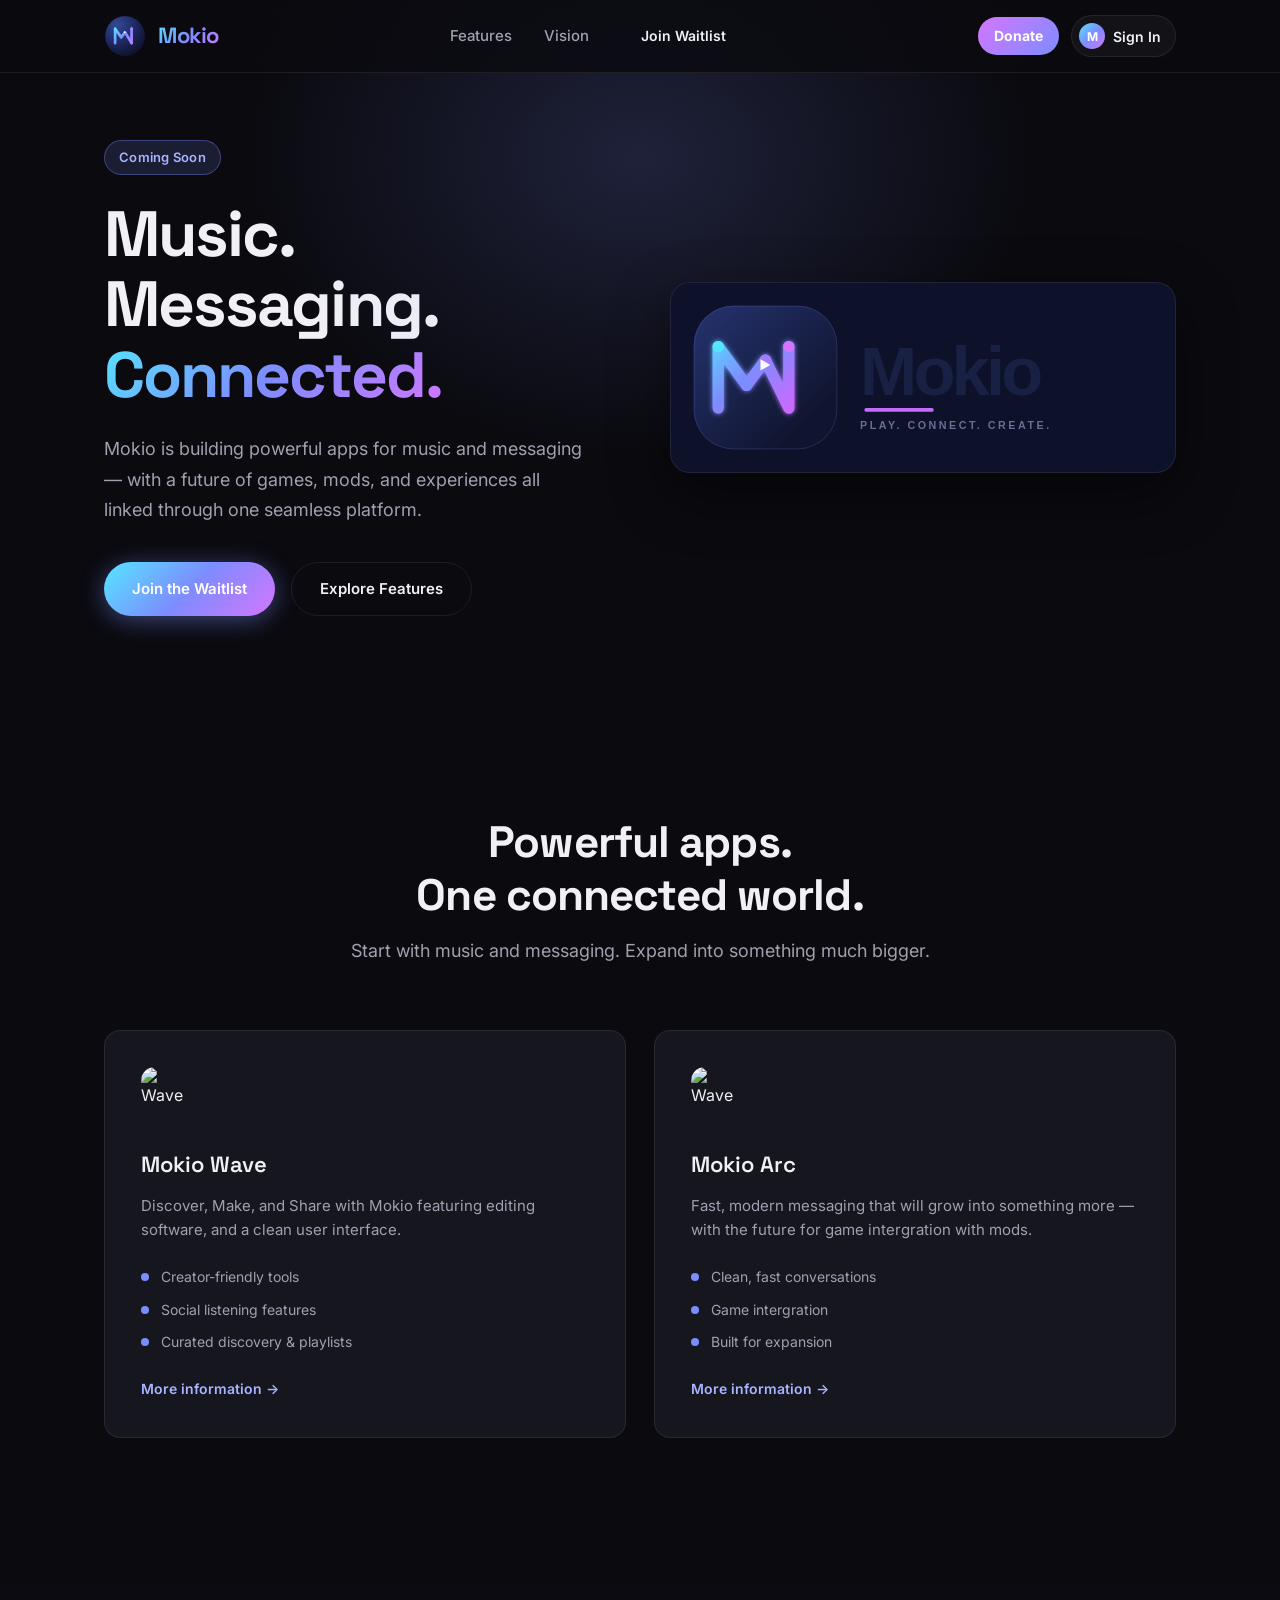
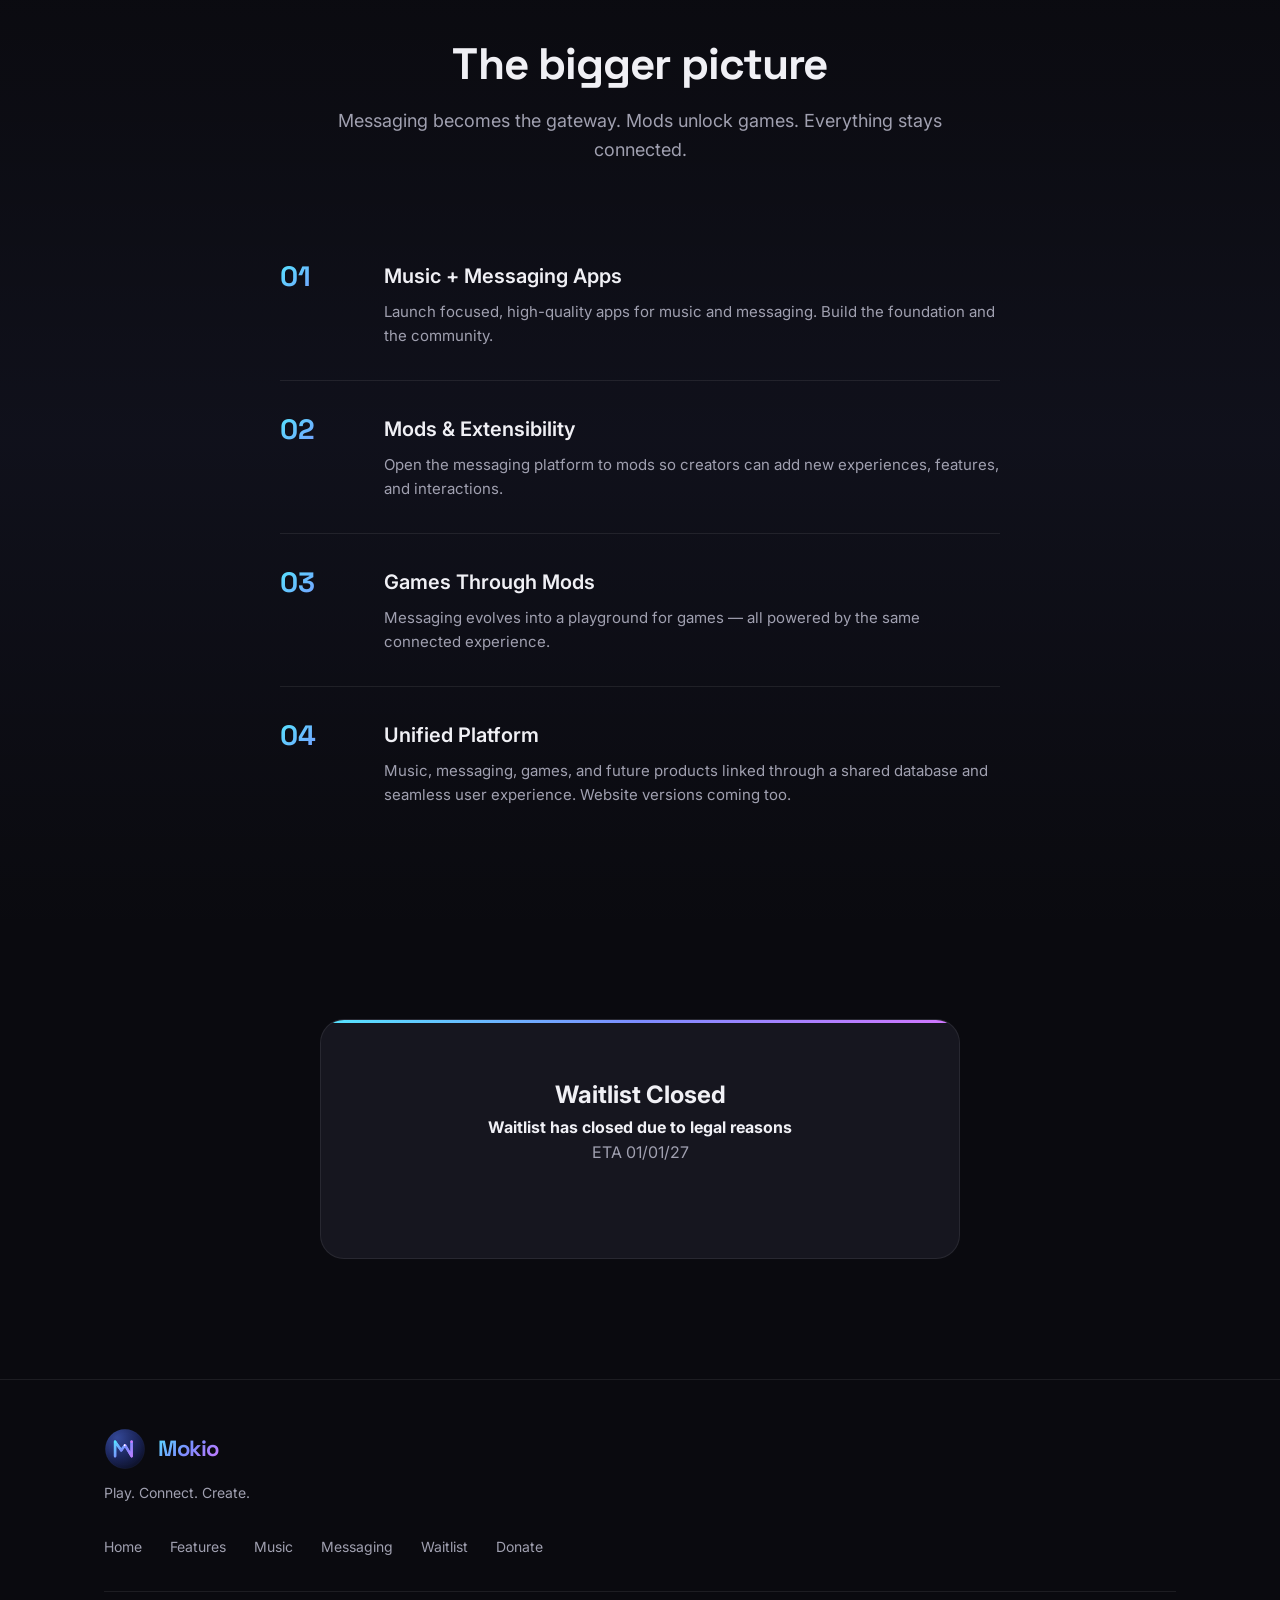
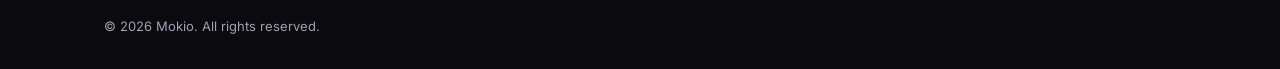
==== commit 20e9ba6a: "Update ETA date in index.html" ====
--- a/index.html
+++ b/index.html
@@ -71,13 +71,7 @@
       <div class="features-grid">
         <!-- Music App -->
         <div class="feature-card">
-          <div class="feature-icon music">
-            <svg width="32" height="32" viewBox="0 0 24 24" fill="none" stroke="currentColor" stroke-width="2">
-              <path d="M9 18V5l12-2v13"/>
-              <circle cx="6" cy="18" r="3"/>
-              <circle cx="18" cy="16" r="3"/>
-            </svg>
-          </div>
+          <img src="images/wave-logo.svg" alt="Wave" class="feature-icon">
           <h3>Mokio Wave</h3>
           <p>
             Discover, Make, and Share with Mokio featuring editing software, and a clean user interface.
@@ -92,11 +86,7 @@
 
         <!-- Messaging App -->
         <div class="feature-card">
-          <div class="feature-icon messaging">
-            <svg width="32" height="32" viewBox="0 0 24 24" fill="none" stroke="currentColor" stroke-width="2">
-              <path d="M21 15a2 2 0 0 1-2 2H7l-4 4V5a2 2 0 0 1 2-2h14a2 2 0 0 1 2 2z"/>
-            </svg>
-          </div>
+            <img src="images/arc-logo.svg" alt="Wave" class="feature-icon">
           <h3>Mokio Arc</h3>
           <p>
             Fast, modern messaging that will grow into something more — with the future for game intergration with mods.
@@ -157,117 +147,21 @@
   <section id="waitlist" class="waitlist">
     <div class="container">
       <div class="waitlist-card">
-        <h2>Be the first to experience Mokio</h2>
-        <p>Join the waitlist and get early access when the apps launch. No spam — just the important updates.</p>
-        
-        <form class="waitlist-form" id="waitlistForm">
-          <div class="form-row">
-            <input type="email" name="email" placeholder="Enter your email" required>
-            <button type="submit" class="btn btn-primary">Join Waitlist</button>
-          </div>
-
-          <!-- Cloudflare Turnstile (bot protection) -->
-          <div class="cf-turnstile"
-               data-sitekey="0x4AAAAAAE5eXBkqopfLhojt"
-               data-theme="dark"
-               data-callback="onTurnstileSuccess"
-               style="margin: 20px auto 0; display: flex; justify-content: center;">
-          </div>
-
-          <p class="form-note">By joining you agree to receive product updates from Mokio.</p>
-        </form>
-
-        <div class="success-message" id="successMessage" hidden>
-          <div class="success-icon">✓</div>
-          <h3>You're on the list!</h3>
-          <p>We'll be in touch when Mokio is ready.</p>
-        </div>
+        <h1>Waitlist Closed</h1>
+        <h4>Waitlist has closed due to legal reasons</h4>
+        <p>ETA 01/01/27</p>
       </div>
     </div>
   </section>
 
   <!-- Account / Sign in menu -->
-  <div class="modal" id="authModal" hidden>
-    <div class="modal-card auth-card">
-      <button type="button" class="modal-close" id="authClose" aria-label="Close">×</button>
-
-      <div id="authGuest">
-        <div class="auth-brand">
-          <img src="images/logo.svg" alt="" class="auth-logo">
-          <h2 id="authTitle">Welcome back</h2>
-          <p class="auth-sub" id="authSub">Sign in to your Mokio account.</p>
-        </div>
-
-        <div class="auth-tabs">
-          <button type="button" class="auth-tab active" data-mode="signin">Sign in</button>
-          <button type="button" class="auth-tab" data-mode="signup">Create account</button>
-        </div>
-
-        <form id="authForm">
-          <label id="usernameField" hidden>
-            <span class="field-label">Username</span>
-            <input type="text" name="username" placeholder="mokio" minlength="3" maxlength="20" pattern="[A-Za-z0-9._-]{3,20}">
-          </label>
-          <label id="loginIdField">
-            <span class="field-label">Email or username</span>
-            <input type="text" name="email" placeholder="email or username" required>
-          </label>
-          <label>
-            <span class="field-label">Password</span>
-            <input type="password" name="password" placeholder="••••••••" minlength="6" required>
-          </label>
-          <button type="submit" class="btn btn-primary auth-submit" id="authSubmit">Sign In</button>
-        </form>
-        <p class="form-note auth-note" id="authNote"></p>
-      </div>
-
-      <div id="authSignedIn" hidden>
-        <div class="auth-brand">
-          <div class="auth-avatar" id="authAvatar">M</div>
-          <h2 id="authUserName">Account</h2>
-          <p class="auth-sub" id="authUserEmail"></p>
-          <span class="role-badge" id="authUserRole">member</span>
-        </div>
-        <div class="account-panel">
-          <label class="account-field">
-            <span class="field-label">Username</span>
-            <div class="username-row">
-              <input type="text" id="usernameEdit" minlength="3" maxlength="20" pattern="[A-Za-z0-9._-]{3,20}" placeholder="username">
-              <button type="button" class="btn btn-small btn-primary" id="saveUsernameBtn">Save</button>
-            </div>
-          </label>
-          <p class="form-note" id="usernameNote"></p>
-          <button type="button" class="btn btn-secondary auth-signout" id="authSignOutLink">Sign out</button>
-        </div>
-      </div>
-    </div>
-  </div>
+  <div data-component="auth-modal"></div>
 
   <!-- Footer -->
-  <footer class="footer">
-    <div class="container footer-inner">
-      <div class="footer-brand">
-        <a href="index.html" class="logo">
-          <img src="images/logo.svg" alt="Mokio" class="logo-img">
-          <span class="logo-text">Mokio</span>
-        </a>
-        <p>Play. Connect. Create.</p>
-      </div>
-      <div class="footer-links">
-        <a href="index.html">Home</a>
-        <a href="#features">Features</a>
-        <a href="pages/music.html">Music</a>
-        <a href="pages/messaging.html">Messaging</a>
-        <a href="#waitlist">Waitlist</a>
-        <a href="https://www.paypal.com/donate/?hosted_button_id=9AZPTK7UAUQBL" target="_blank" rel="noopener">Donate</a>
-      </div>
-      <div class="footer-bottom">
-        <p>© 2026 Mokio. All rights reserved.</p>
-      </div>
-    </div>
-  </footer>
+  <div data-component="footer"></div>
 
   <script src="https://challenges.cloudflare.com/turnstile/v0/api.js" async defer></script>
-  <script src="script.js"></script>
+  <script src="script/components.js"></script>
+  <script src="script/script.js"></script>
 </body>
 </html>
